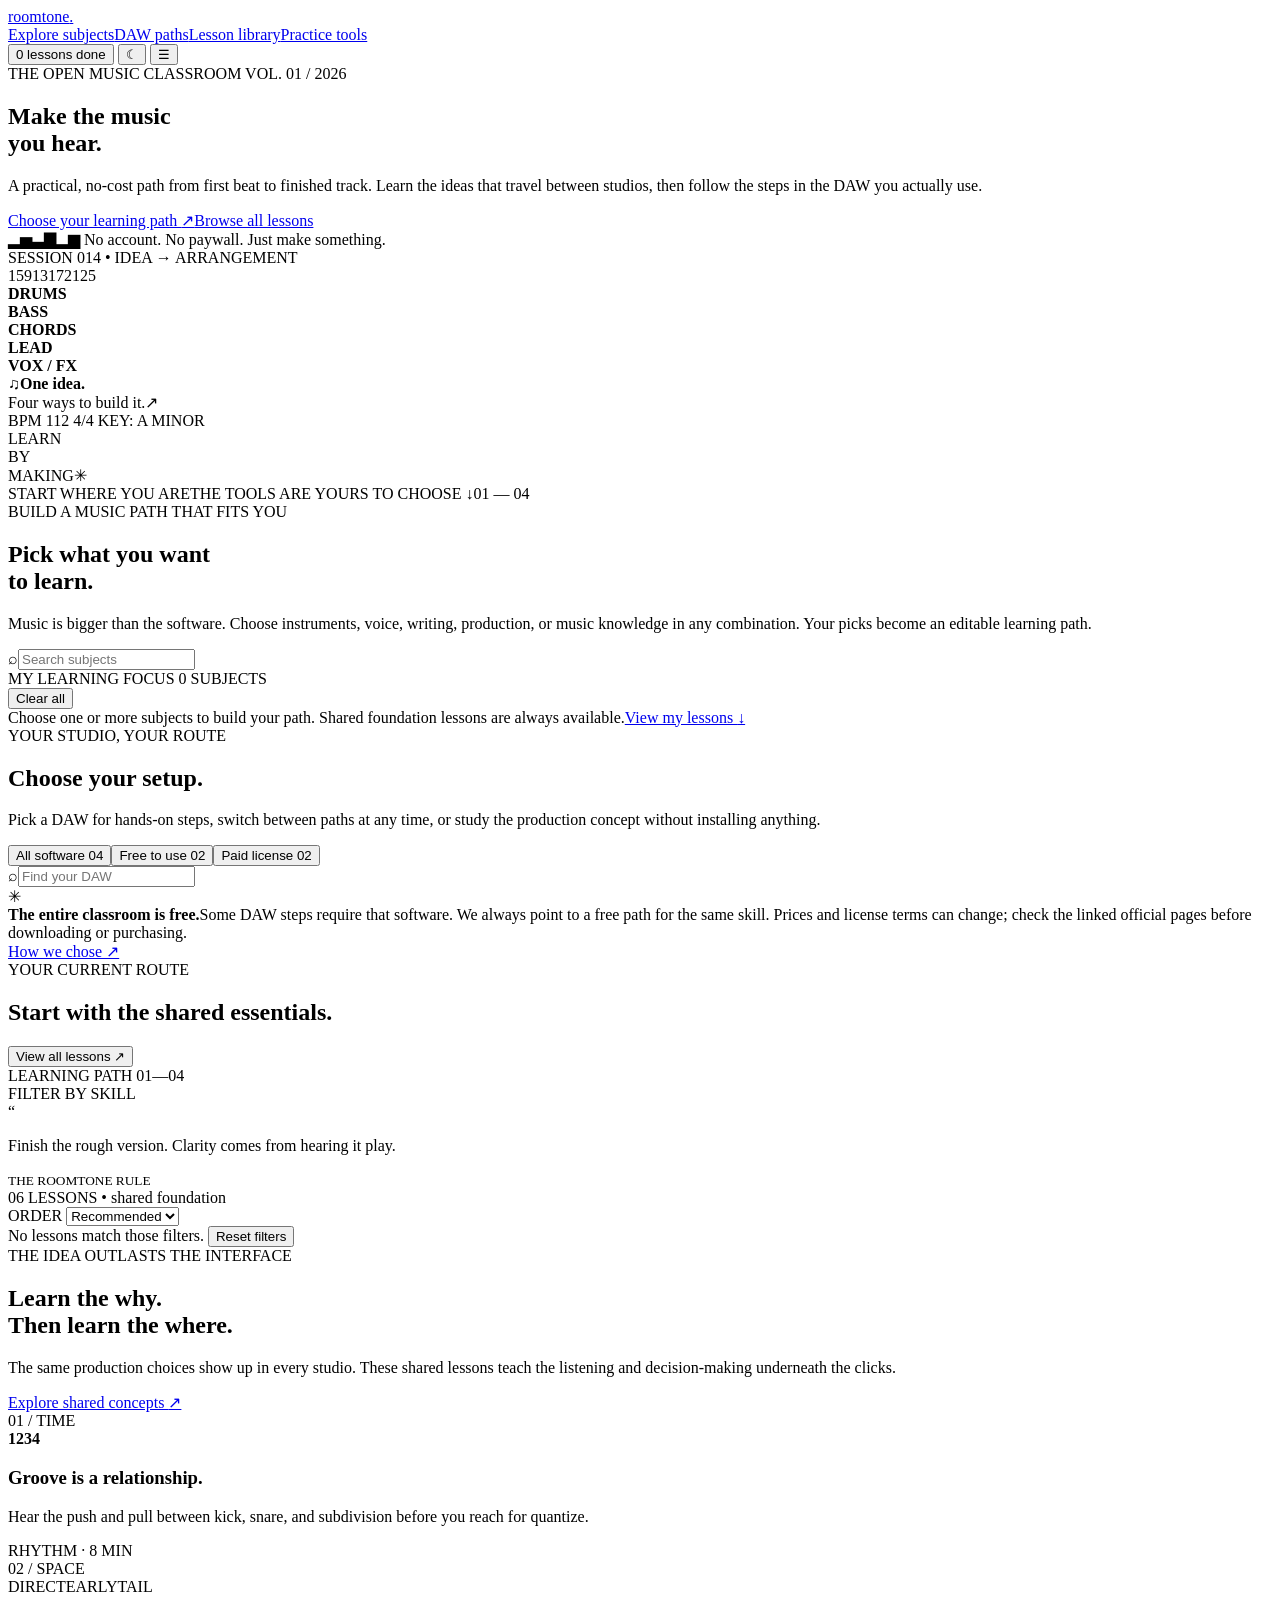
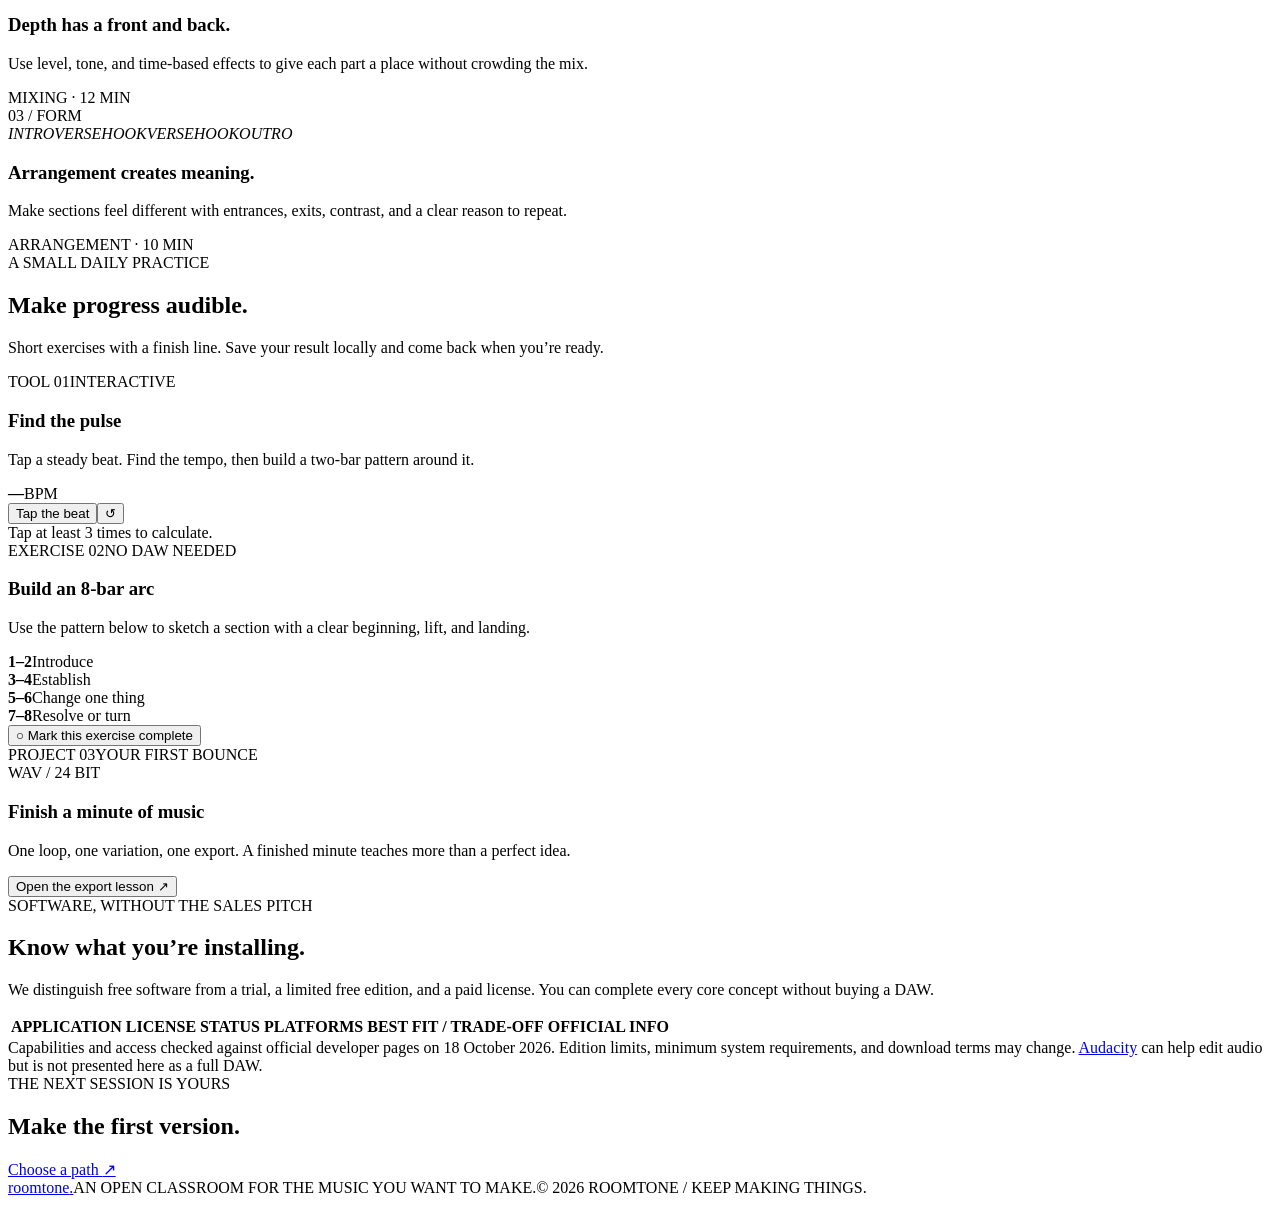
==== index.html @ b0bb48c2 "Upload Roomtone academy site" ====
<!doctype html>
<html lang="en">
  <head>
    <meta charset="UTF-8" />
    <meta name="viewport" content="width=device-width, initial-scale=1.0" />
    <meta name="theme-color" content="#10110f" />
    <meta name="description" content="A practical, free music production academy with DAW-specific learning paths for Ableton Live, FL Studio, LMMS, and Waveform Free." />
    <title>Roomtone — Music Production Academy</title>
    <script>try{const saved=localStorage.getItem("roomtone.theme.v1");document.documentElement.dataset.theme=saved==="dark"||saved==="light"?saved:(window.matchMedia&&window.matchMedia("(prefers-color-scheme: dark)").matches?"dark":"light");}catch(e){document.documentElement.dataset.theme=window.matchMedia&&window.matchMedia("(prefers-color-scheme: dark)").matches?"dark":"light";}</script>
    <link rel="stylesheet" href="styles.css" />
  </head>
  <body>
    <div class="site-shell">
      <header class="topbar">
        <a class="brand" href="#top" aria-label="Roomtone home"><span class="brand-mark"><i></i><i></i><i></i><i></i></span><span>roomtone<span class="brand-dot">.</span></span></a>
        <nav class="top-nav" aria-label="Main navigation">
          <a href="#explore">Explore subjects</a><a href="#paths">DAW paths</a><a href="#library">Lesson library</a><a href="#practice">Practice tools</a>
        </nav>
        <button class="text-button progress-button" id="progress-open" type="button"><span class="status-dot"></span><span id="progress-label">0 lessons done</span></button>
        <button class="theme-toggle" id="theme-toggle" type="button" aria-label="Switch to dark mode" aria-pressed="false" title="Toggle dark mode"><span aria-hidden="true">☾</span></button>
        <button class="mobile-menu" id="mobile-menu" aria-label="Open navigation" aria-expanded="false">☰</button>
      </header>

      <main id="top">
        <section class="hero wrap">
          <div class="hero-copy">
            <div class="eyebrow"><span class="eyebrow-line"></span> THE OPEN MUSIC CLASSROOM <span class="eyebrow-index">VOL. 01 / 2026</span></div>
            <h1>Make the music<br />you <span class="serif-word">hear.</span></h1>
            <p class="hero-deck">A practical, no-cost path from first beat to finished track. Learn the ideas that travel between studios, then follow the steps in the DAW you actually use.</p>
            <div class="hero-actions"><a class="button button-primary" href="#paths">Choose your learning path <span>↗</span></a><a class="button button-quiet" href="#library">Browse all lessons</a></div>
            <div class="hero-footnote"><span class="mini-wave">▂▅▃▇▂▆</span> No account. No paywall. Just make something.</div>
          </div>
          <div class="hero-art" aria-label="Abstract illustration of a music arrangement in a digital audio workstation">
            <div class="art-label art-label-top">SESSION 014 <span>•</span> IDEA → ARRANGEMENT</div>
            <div class="arrangement-window">
              <div class="arrangement-ruler"><span>1</span><span>5</span><span>9</span><span>13</span><span>17</span><span>21</span><span>25</span></div>
              <div class="arrangement-row"><b>DRUMS</b><div class="clip clip-coral"><span></span><span></span><span></span><span></span><span></span><span></span><span></span><span></span></div></div>
              <div class="arrangement-row"><b>BASS</b><div class="clip clip-lime"><span></span><span></span><span></span><span></span></div></div>
              <div class="arrangement-row"><b>CHORDS</b><div class="clip clip-blue"><span></span><span></span><span></span></div></div>
              <div class="arrangement-row"><b>LEAD</b><div class="clip clip-lilac"><span></span><span></span><span></span><span></span></div></div>
              <div class="arrangement-row"><b>VOX / FX</b><div class="clip clip-orange"><span></span><span></span></div></div>
              <div class="playhead"></div>
            </div>
            <div class="art-note"><span class="note-bubble">♫</span><span><strong>One idea.</strong><br />Four ways to build it.</span><span class="note-arrow">↗</span></div>
            <div class="art-label art-label-bottom">BPM 112 <span>4/4</span> KEY: A MINOR</div>
            <div class="hero-stamp">LEARN<br />BY<br />MAKING<span>✳</span></div>
          </div>
          <div class="hero-bottom-line"><span>START WHERE YOU ARE</span><span>THE TOOLS ARE YOURS TO CHOOSE <b>↓</b></span><span>01 — 04</span></div>
        </section>

        <section class="explore-section section-pad" id="explore">
          <div class="wrap">
            <div class="section-heading explore-heading">
              <div><div class="eyebrow"><span class="eyebrow-line"></span> BUILD A MUSIC PATH THAT FITS YOU</div><h2>Pick what you want<br />to <span class="serif-word">learn.</span></h2></div>
              <p>Music is bigger than the software. Choose instruments, voice, writing, production, or music knowledge in any combination. Your picks become an editable learning path.</p>
            </div>
            <div class="explore-controls">
              <div class="discipline-filters" id="discipline-filters" role="group" aria-label="Filter subjects by area"></div>
              <label class="discipline-search"><span>⌕</span><input id="discipline-search" type="search" placeholder="Search subjects" aria-label="Search music subjects" /></label>
            </div>
            <div class="discipline-grid" id="discipline-grid"></div>
            <div class="focus-path">
              <div class="focus-path-heading"><div><span class="eyebrow-line"></span> MY LEARNING FOCUS <span class="focus-count" id="focus-count">0 SUBJECTS</span></div><button class="text-button" id="clear-focus" type="button">Clear all</button></div>
              <div class="focus-items" id="focus-items"></div>
              <div class="focus-path-bottom"><span id="focus-message">Choose one or more subjects to build your path. Shared foundation lessons are always available.</span><a href="#library" class="button button-primary" id="focus-start">View my lessons <span>↓</span></a></div>
            </div>
          </div>
        </section>

        <section class="path-section section-pad" id="paths">
          <div class="wrap">
            <div class="section-heading">
              <div><div class="eyebrow"><span class="eyebrow-line"></span> YOUR STUDIO, YOUR ROUTE</div><h2>Choose your <span class="serif-word">setup.</span></h2></div>
              <p>Pick a DAW for hands-on steps, switch between paths at any time, or study the production concept without installing anything.</p>
            </div>
            <div class="path-toolbar">
              <div class="segmented" role="group" aria-label="Filter software by cost"><button class="segment active" data-filter="all">All software <span>04</span></button><button class="segment" data-filter="free">Free to use <span>02</span></button><button class="segment" data-filter="paid">Paid license <span>02</span></button></div>
              <label class="path-search"><span>⌕</span><input id="daw-search" type="search" placeholder="Find your DAW" aria-label="Find a DAW" /></label>
            </div>
            <div class="daw-grid" id="daw-grid"></div>
            <div class="free-note"><span class="free-note-icon">✳</span><div><strong>The entire classroom is free.</strong><span>Some DAW steps require that software. We always point to a free path for the same skill. Prices and license terms can change; check the linked official pages before downloading or purchasing.</span></div><a href="#software-notes">How we chose ↗</a></div>
            <div id="path-status" class="path-status" aria-live="polite"></div>
          </div>
        </section>

        <section class="studio-section section-pad" id="library">
          <div class="wrap">
            <div class="studio-topline"><div><div class="eyebrow"><span class="eyebrow-line"></span> YOUR CURRENT ROUTE</div><h2 id="route-title">Start with the shared <span class="serif-word">essentials.</span></h2></div><button class="text-button link-button" id="clear-filter">View all lessons <span>↗</span></button></div>
            <div class="studio-layout">
              <aside class="studio-sidebar">
                <div class="sidebar-label">LEARNING PATH <span>01—04</span></div><div class="path-current" id="path-current"></div>
                <div class="sidebar-label sidebar-spaced">FILTER BY SKILL</div><div class="skill-filters" id="skill-filters"></div>
                <div class="sidebar-quote"><span>“</span><p>Finish the rough version. Clarity comes from hearing it play.</p><small>THE ROOMTONE RULE</small></div>
              </aside>
              <div class="lesson-area"><div class="lesson-toolbar"><div><span class="results-count" id="results-count">06 LESSONS</span><span class="result-caption"> • shared foundation</span></div><div class="sort-control">ORDER <select id="lesson-sort" aria-label="Order lessons"><option value="recommended">Recommended</option><option value="beginner">Beginner first</option><option value="shortest">Shortest first</option></select></div></div><div class="lesson-list" id="lesson-list"></div><div class="no-results hidden" id="no-results">No lessons match those filters. <button id="reset-filters">Reset filters</button></div></div>
            </div>
          </div>
        </section>

        <section class="concept-section section-pad" id="concepts"><div class="wrap concept-wrap"><div class="concept-intro"><div class="eyebrow"><span class="eyebrow-line"></span> THE IDEA OUTLASTS THE INTERFACE</div><h2>Learn the <span class="serif-word">why.</span><br />Then learn the where.</h2><p>The same production choices show up in every studio. These shared lessons teach the listening and decision-making underneath the clicks.</p><a href="#library" class="text-link">Explore shared concepts <span>↗</span></a></div><div class="concept-cards"><article class="concept-card"><span class="concept-number">01 / TIME</span><div class="concept-graphic rhythm-graphic"><i></i><i></i><i></i><i></i><i></i><i></i><i></i><i></i><i></i><i></i><i></i><i></i><b>1</b><b>2</b><b>3</b><b>4</b></div><h3>Groove is a relationship.</h3><p>Hear the push and pull between kick, snare, and subdivision before you reach for quantize.</p><span class="concept-tag">RHYTHM · 8 MIN</span></article><article class="concept-card"><span class="concept-number">02 / SPACE</span><div class="concept-graphic depth-graphic"><span>DIRECT</span><span>EARLY</span><span>TAIL</span><i></i><i></i><i></i></div><h3>Depth has a front and back.</h3><p>Use level, tone, and time-based effects to give each part a place without crowding the mix.</p><span class="concept-tag">MIXING · 12 MIN</span></article><article class="concept-card"><span class="concept-number">03 / FORM</span><div class="concept-graphic form-graphic"><i>INTRO</i><i>VERSE</i><i>HOOK</i><i>VERSE</i><i>HOOK</i><i>OUTRO</i></div><h3>Arrangement creates meaning.</h3><p>Make sections feel different with entrances, exits, contrast, and a clear reason to repeat.</p><span class="concept-tag">ARRANGEMENT · 10 MIN</span></article></div></div></section>

        <section class="practice-section section-pad" id="practice"><div class="wrap"><div class="practice-header"><div><div class="eyebrow"><span class="eyebrow-line"></span> A SMALL DAILY PRACTICE</div><h2>Make progress <span class="serif-word">audible.</span></h2></div><p>Short exercises with a finish line. Save your result locally and come back when you’re ready.</p></div><div class="practice-grid"><article class="practice-card metronome-card"><div class="practice-card-top"><span>TOOL 01</span><span class="tool-tag">INTERACTIVE</span></div><h3>Find the pulse</h3><p>Tap a steady beat. Find the tempo, then build a two-bar pattern around it.</p><div class="tempo-display"><strong id="tempo-value">—</strong><span>BPM</span></div><div class="tempo-actions"><button class="button button-small" id="tap-tempo">Tap the beat</button><button class="icon-button" id="reset-tempo" aria-label="Reset tap tempo">↺</button></div><div class="practice-instruction" id="tempo-feedback">Tap at least 3 times to calculate.</div></article><article class="practice-card exercise-card"><div class="practice-card-top"><span>EXERCISE 02</span><span class="tool-tag">NO DAW NEEDED</span></div><h3>Build an 8-bar arc</h3><p>Use the pattern below to sketch a section with a clear beginning, lift, and landing.</p><div class="bar-sequence"><div><b>1–2</b><span>Introduce</span></div><div><b>3–4</b><span>Establish</span></div><div><b>5–6</b><span>Change one thing</span></div><div><b>7–8</b><span>Resolve or turn</span></div></div><button class="check-button" id="arc-done"><span>○</span> Mark this exercise complete</button></article><article class="practice-card export-card"><div class="practice-card-top"><span>PROJECT 03</span><span class="tool-tag">YOUR FIRST BOUNCE</span></div><div class="export-illustration"><div class="export-disc"></div><div class="export-bars"><i></i><i></i><i></i><i></i><i></i><i></i><i></i><i></i><i></i><i></i><i></i></div><span>WAV / 24 BIT</span></div><h3>Finish a minute of music</h3><p>One loop, one variation, one export. A finished minute teaches more than a perfect idea.</p><button class="text-link" id="start-export">Open the export lesson <span>↗</span></button></article></div></div></section>

        <section class="software-section section-pad" id="software-notes"><div class="wrap"><div class="software-heading"><div><div class="eyebrow"><span class="eyebrow-line"></span> SOFTWARE, WITHOUT THE SALES PITCH</div><h2>Know what you’re <span class="serif-word">installing.</span></h2></div><p>We distinguish free software from a trial, a limited free edition, and a paid license. You can complete every core concept without buying a DAW.</p></div><div class="software-table-wrap"><table class="software-table"><thead><tr><th>APPLICATION</th><th>LICENSE STATUS</th><th>PLATFORMS</th><th>BEST FIT / TRADE-OFF</th><th>OFFICIAL INFO</th></tr></thead><tbody id="software-table"></tbody></table></div><div class="sources-note">Capabilities and access checked against official developer pages on 18 October 2026. Edition limits, minimum system requirements, and download terms may change. <a href="https://www.audacityteam.org/" target="_blank" rel="noreferrer">Audacity</a> can help edit audio but is not presented here as a full DAW.</div></div></section>

        <section class="end-cta"><div class="wrap end-cta-inner"><div><div class="eyebrow"><span class="eyebrow-line"></span> THE NEXT SESSION IS YOURS</div><h2>Make the first <span class="serif-word">version.</span></h2></div><a class="button button-primary" href="#paths">Choose a path <span>↗</span></a></div></section>
      </main>
      <footer class="footer"><div class="wrap footer-inner"><a class="brand" href="#top"><span class="brand-mark"><i></i><i></i><i></i><i></i></span><span>roomtone<span class="brand-dot">.</span></span></a><span>AN OPEN CLASSROOM FOR THE MUSIC YOU WANT TO MAKE.</span><span>© 2026 ROOMTONE / KEEP MAKING THINGS.</span></div></footer>
    </div>
    <dialog id="lesson-dialog" class="lesson-dialog"><div class="dialog-head"><span id="dialog-kicker">SHARED FOUNDATION · 12 MIN</span><button class="icon-button" id="dialog-close" aria-label="Close lesson">×</button></div><div class="dialog-content" id="dialog-content"></div></dialog>
    <script src="curriculum.js"></script>
    <script src="curriculum-extra.js"></script>
    <script src="lesson-media.js"></script>
    <script src="app.js"></script>
  </body>
</html>
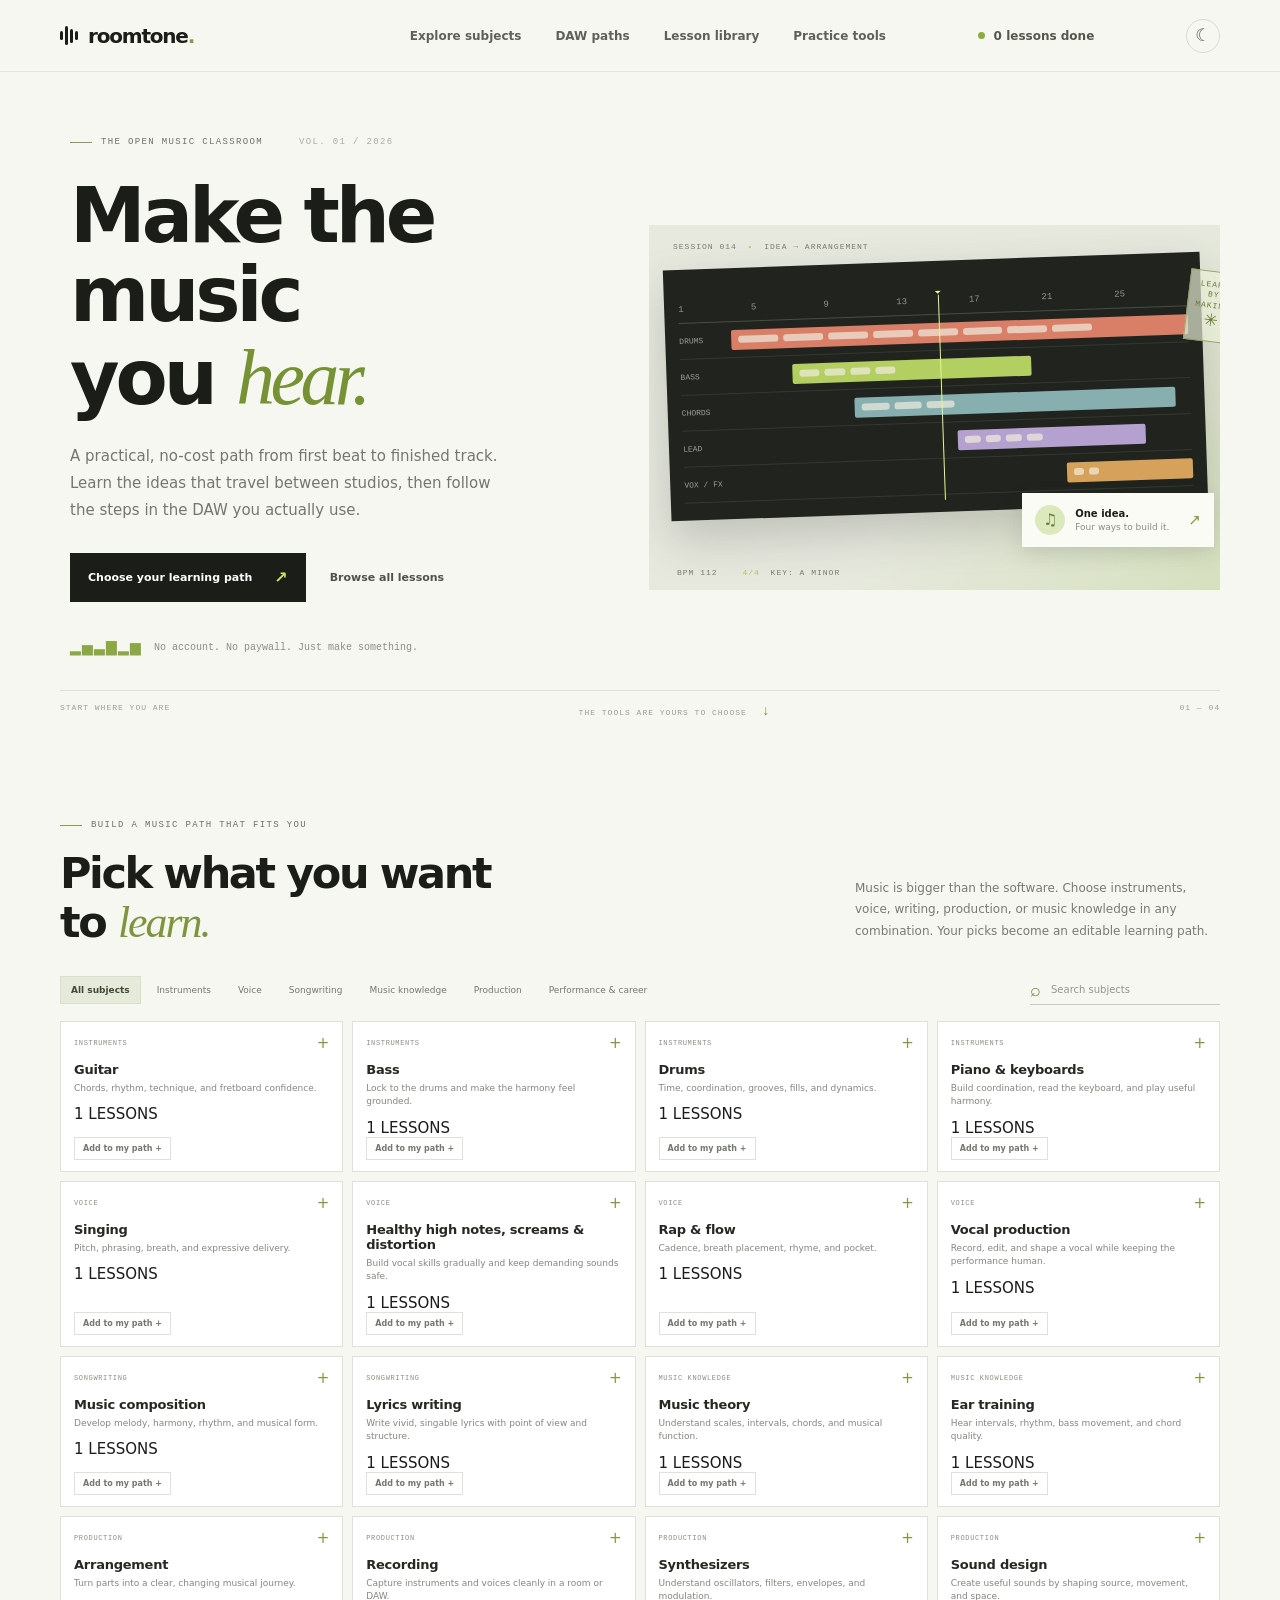
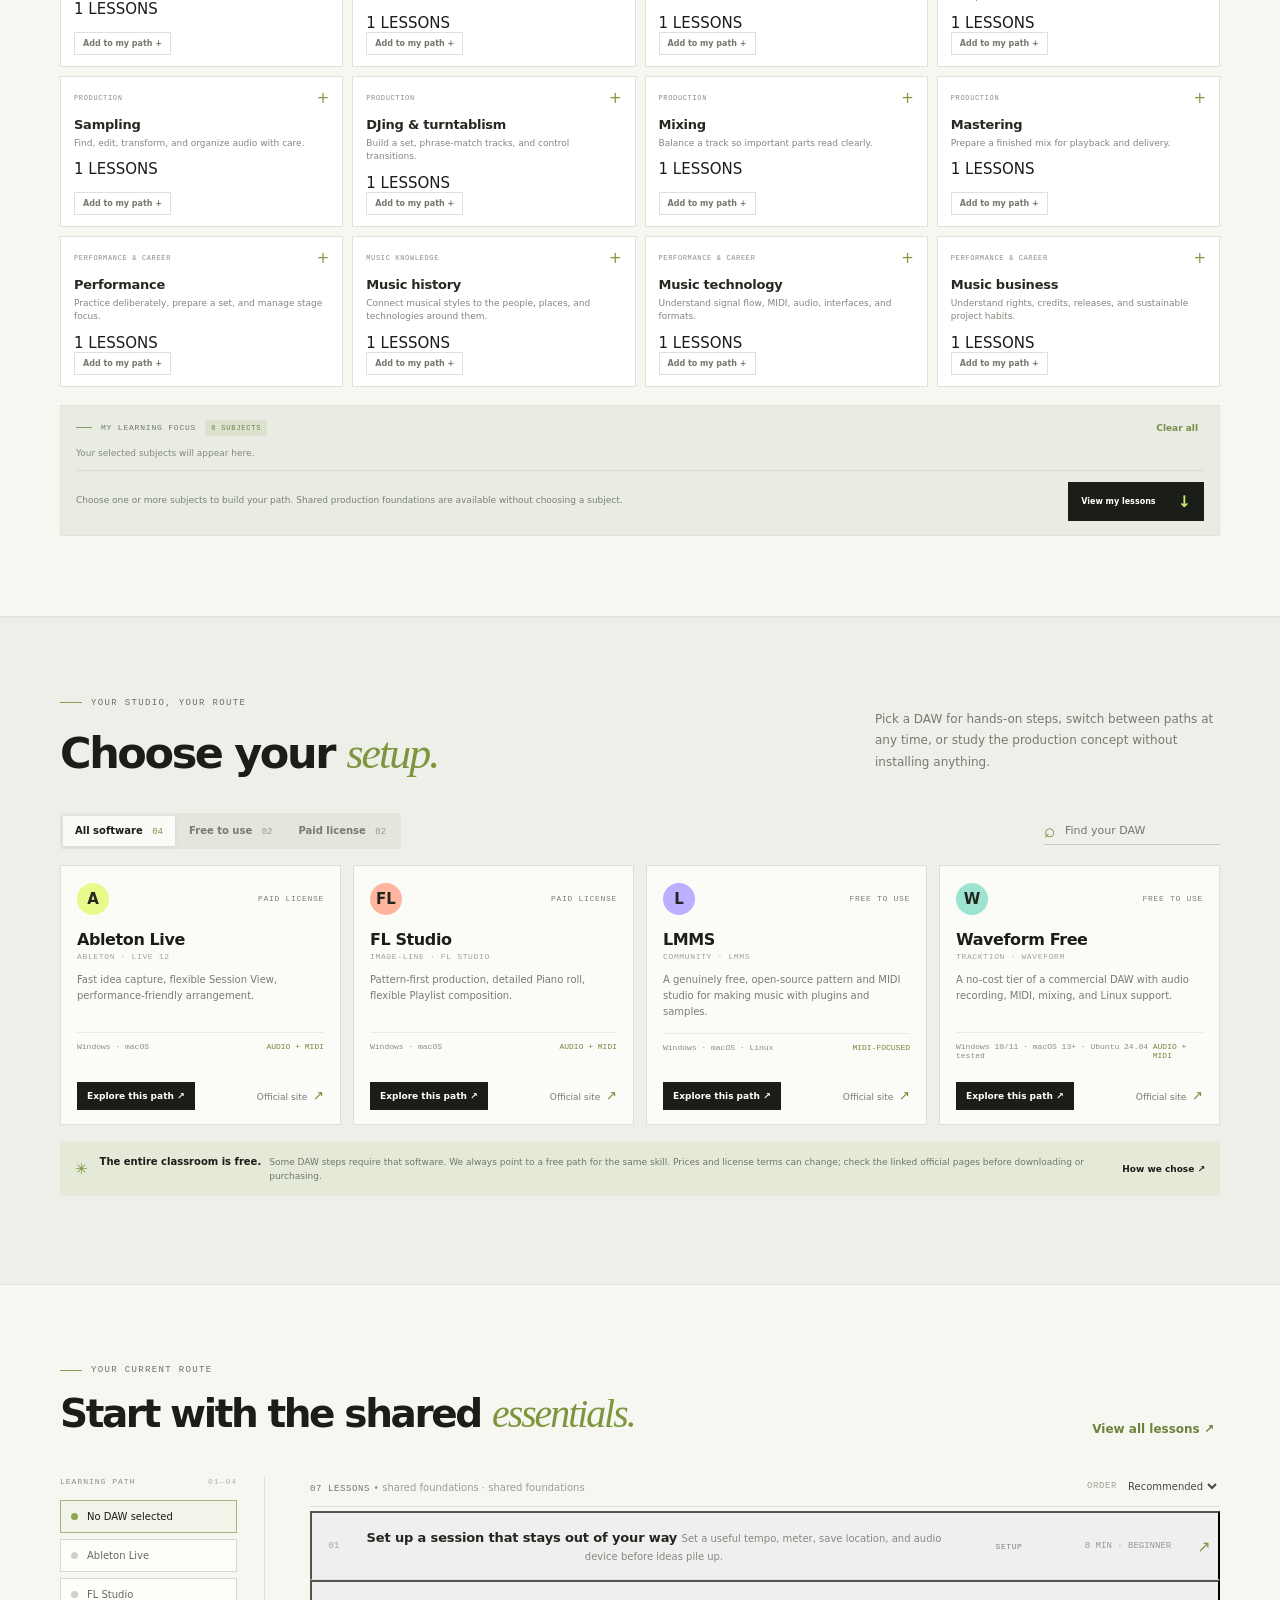
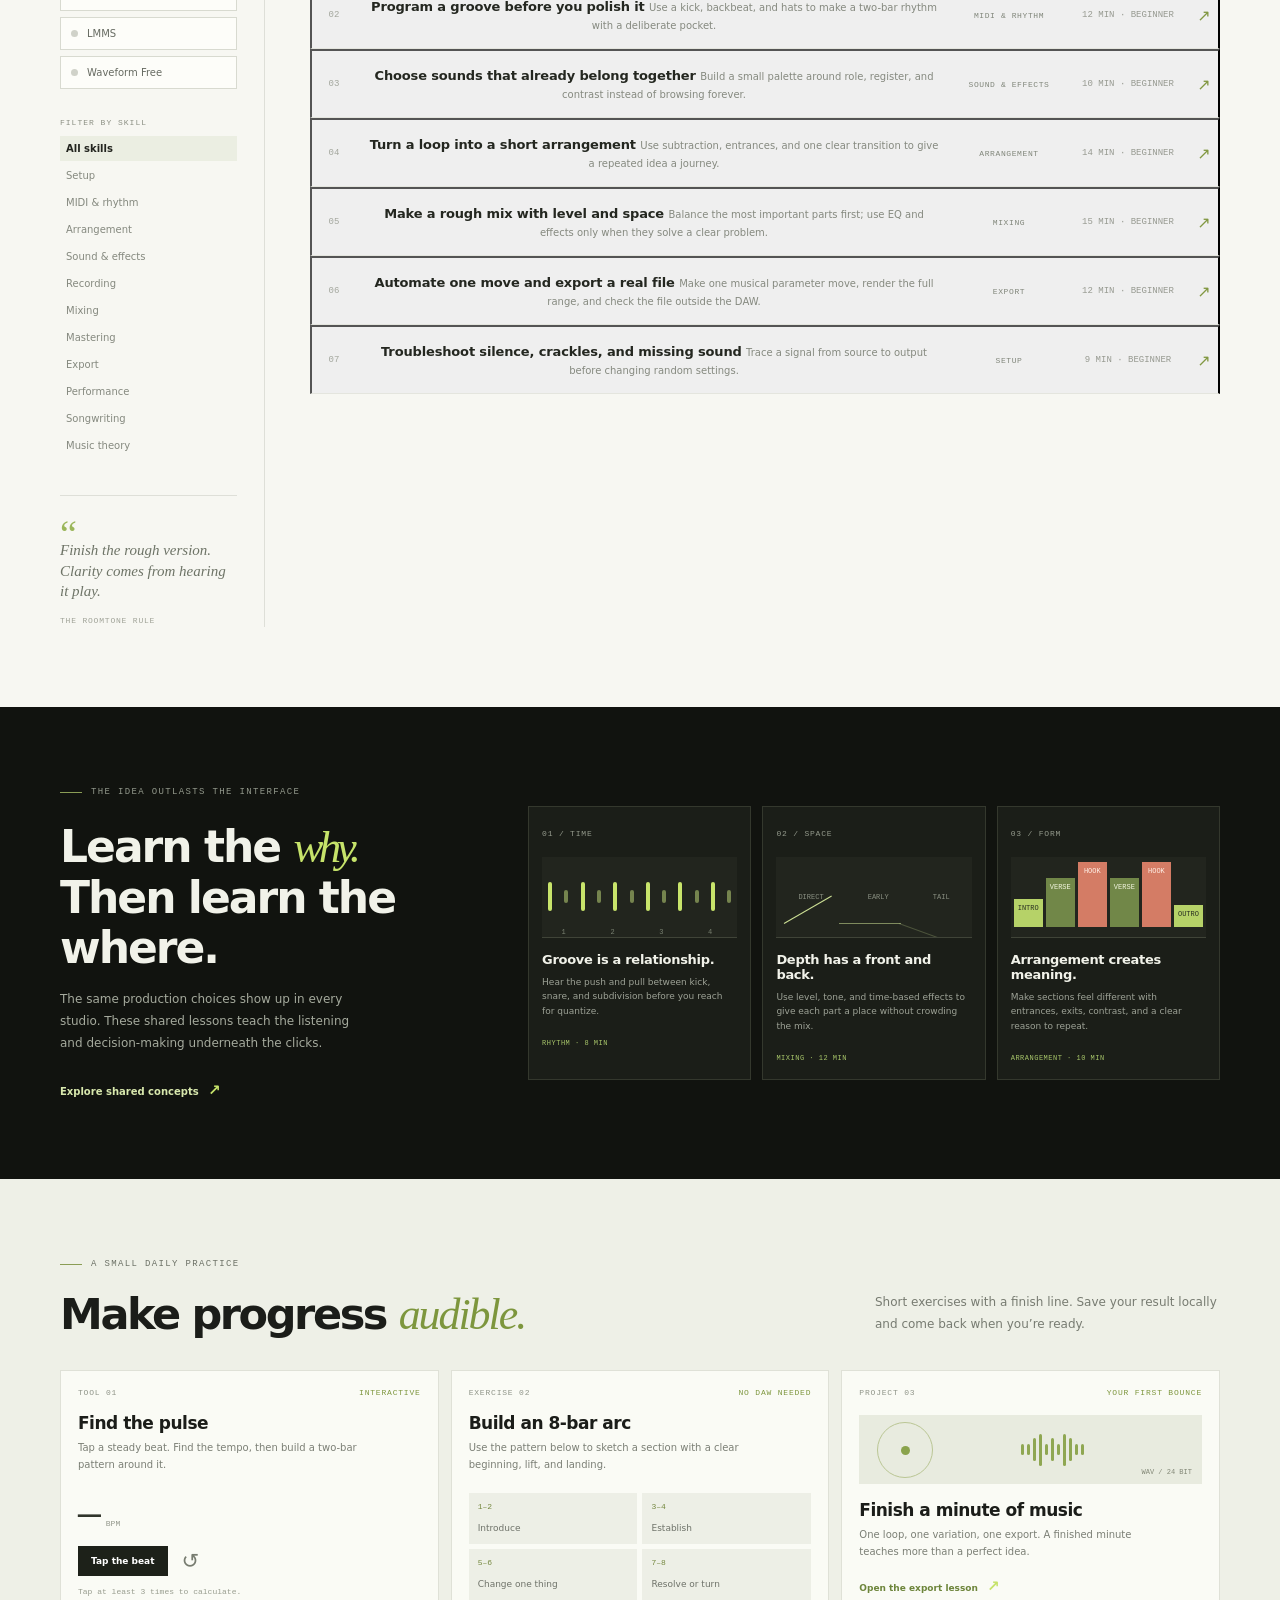
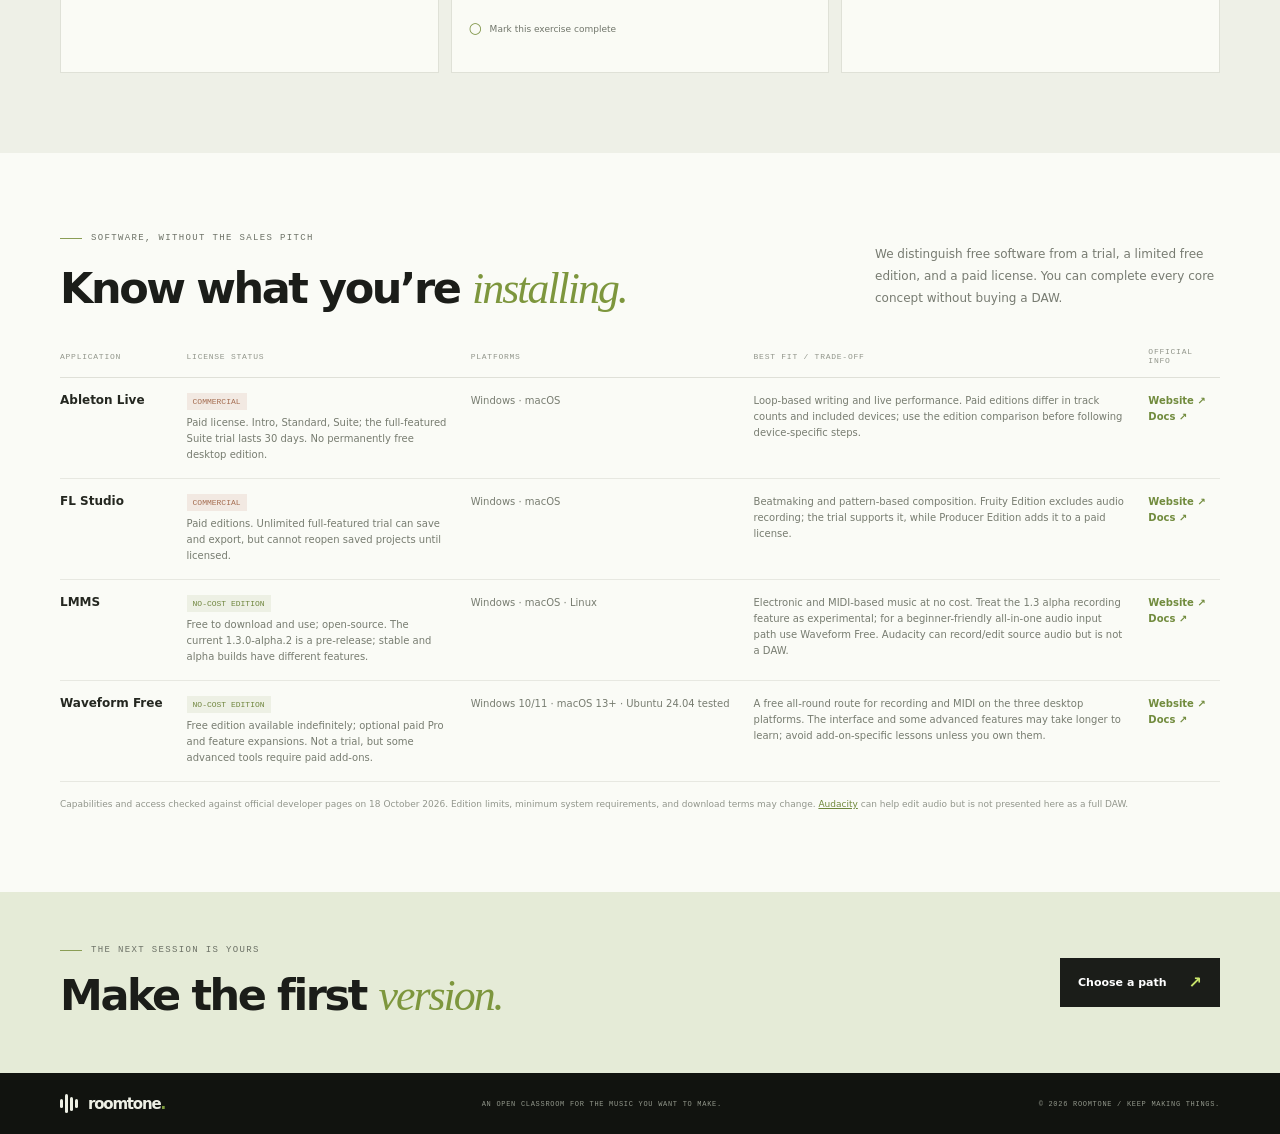
==== commit 38181edc: "Load expanded subject courses and lesson videos" ====
--- a/index.html
+++ b/index.html
@@ -110,7 +110,9 @@
     <dialog id="lesson-dialog" class="lesson-dialog"><div class="dialog-head"><span id="dialog-kicker">SHARED FOUNDATION · 12 MIN</span><button class="icon-button" id="dialog-close" aria-label="Close lesson">×</button></div><div class="dialog-content" id="dialog-content"></div></dialog>
     <script src="curriculum.js"></script>
     <script src="curriculum-extra.js"></script>
+    <script src="curriculum-depth.js"></script>
     <script src="lesson-media.js"></script>
+    <script src="lesson-media-depth.js"></script>
     <script src="app.js"></script>
   </body>
 </html>
--- a/styles.css
+++ b/styles.css
@@ -0,0 +1,113 @@
+:root{--ink:#1b1d19;--muted:#777b72;--paper:#f7f7f2;--white:#fff;--line:#dedfd8;--green:#c8e46b;--dark:#11130f;--dark2:#191b16;--coral:#f28c75;--mono:ui-monospace,SFMono-Regular,Menlo,Monaco,Consolas,"Liberation Mono",monospace;--sans:ui-sans-serif,system-ui,-apple-system,BlinkMacSystemFont,"Segoe UI",sans-serif;--head:ui-sans-serif,system-ui,-apple-system,BlinkMacSystemFont,"Segoe UI",sans-serif}*{box-sizing:border-box}html{scroll-behavior:smooth;scroll-padding-top:82px}body{margin:0;background:var(--paper);color:var(--ink);font-family:var(--sans);font-size:15px;-webkit-font-smoothing:antialiased}button,input,select{font:inherit}button,a{ -webkit-tap-highlight-color:transparent}button{cursor:pointer}a{color:inherit;text-decoration:none}.wrap{width:min(1160px,calc(100% - 64px));margin-inline:auto}.site-shell{overflow:hidden}.topbar{height:72px;padding:0 max(32px,calc((100vw - 1160px)/2));display:flex;align-items:center;justify-content:space-between;border-bottom:1px solid #e5e5df;background:rgba(247,247,242,.94);position:sticky;top:0;z-index:10;backdrop-filter:blur(14px)}.brand{display:inline-flex;align-items:center;gap:10px;font:800 20px var(--head);letter-spacing:-1.2px}.brand-dot{color:#809e40}.brand-mark{height:21px;display:flex;align-items:center;gap:2px}.brand-mark i{display:block;background:var(--ink);width:3px;border-radius:5px}.brand-mark i:nth-child(1),.brand-mark i:nth-child(4){height:9px}.brand-mark i:nth-child(2){height:19px}.brand-mark i:nth-child(3){height:14px}.top-nav{display:flex;gap:34px;margin-left:130px}.top-nav a{font-size:12px;color:#5d6158;font-weight:600;transition:color .2s}.top-nav a:hover,.text-link:hover{color:#73922e}.text-button{background:none;border:0;color:var(--ink);font-size:12px;font-weight:700}.progress-button{display:flex;gap:9px;align-items:center;color:#53584c}.status-dot{width:7px;height:7px;border-radius:50%;background:#8cae39}.mobile-menu{display:none;border:0;background:transparent;font-size:21px}.hero{position:relative;display:grid;grid-template-columns:1fr 1fr;min-height:532px;align-items:center;padding-top:65px;padding-bottom:62px}.hero-copy{padding:0 0 22px 10px;position:relative;z-index:1}.eyebrow{font:500 9px var(--mono);letter-spacing:1.35px;display:flex;align-items:center;gap:9px;color:#6c7166}.eyebrow-line{width:22px;height:1px;background:#8a9d55;display:inline-block}.eyebrow-index{margin-left:27px;color:#aaa}.hero h1,.section-heading h2,.studio-topline h2,.concept-intro h2,.practice-header h2,.software-heading h2,.end-cta h2{font:700 clamp(46px,6vw,76px)/1.04 var(--head);letter-spacing:-4px;margin:29px 0 20px}.serif-word{font:italic 500 1.02em Georgia,serif;letter-spacing:-4.5px}.hero h1 .serif-word{color:#769235}.hero-deck{font-size:15px;line-height:1.8;color:#73776e;max-width:435px;margin:0}.hero-actions{display:flex;align-items:center;gap:23px;margin-top:29px}.button{display:inline-flex;gap:22px;align-items:center;justify-content:center;padding:14px 17px;font-size:11px;font-weight:700;border:1px solid transparent;transition:transform .18s,background .2s}.button:hover{transform:translateY(-2px)}.button-primary{background:var(--ink);color:white}.button-primary span{font-size:16px;color:var(--green)}.button-quiet{padding:12px 0;color:#4e524a}.hero-footnote{display:flex;gap:12px;align-items:center;font:10px var(--mono);color:#8a8e84;margin-top:37px}.mini-wave{font-size:14px;color:#8ba844;letter-spacing:1px}.hero-art{height:365px;position:relative;margin-left:9px;padding:36px 16px 35px 18px;background:#e7e9df;overflow:hidden}.hero-art:before{content:"";position:absolute;inset:0;background:linear-gradient(135deg,transparent 58%,rgba(205,220,174,.68))}.arrangement-window{position:relative;background:#20231e;padding:35px 14px 17px;box-shadow:0 19px 45px #34372f38;transform:rotate(-2deg);z-index:1}.arrangement-ruler{display:grid;grid-template-columns:repeat(7,1fr);border-bottom:1px solid #494d44;padding-bottom:8px;color:#95998e;font:9px var(--mono)}.arrangement-row{height:36px;display:flex;align-items:center;border-bottom:1px solid #343830;gap:10px}.arrangement-row b{font:8px var(--mono);color:#9da195;width:46px}.clip{height:20px;border-radius:2px;display:flex;align-items:center;padding:0 7px;gap:5px;overflow:hidden}.clip span{height:7px;width:9%;border-radius:3px;background:#282e28;opacity:.7}.clip-coral{background:#d97e67;width:97%}.clip-lime{background:#b3ce61;width:47%;margin-left:11%}.clip-blue{background:#87afb0;width:63%;margin-left:23%}.clip-lilac{background:#b4a1cf;width:37%;margin-left:43%}.clip-orange{background:#d6a25b;width:27%;margin-left:65%}.clip-coral span,.clip-lime span,.clip-blue span,.clip-lilac span,.clip-orange span{background:#f1eddf;opacity:.7}.playhead{position:absolute;top:34px;bottom:12px;left:51%;width:1px;background:#e6f593}.playhead:before{content:"";position:absolute;top:-4px;left:-3px;border:3px solid transparent;border-top-color:#e6f593}.art-label{position:absolute;font:8px var(--mono);letter-spacing:1px;color:#777b70}.art-label span{padding:0 5px;color:#a7c95c}.art-label-top{top:17px;left:24px}.art-label-bottom{bottom:13px;left:28px}.art-label-bottom span{margin-left:14px}.art-note{position:absolute;z-index:2;bottom:43px;right:6px;display:flex;align-items:center;gap:10px;background:#fbfbf6;padding:12px 13px;box-shadow:0 7px 20px #52594429;font-size:9px;color:#8a8d83;line-height:1.5}.art-note strong{color:var(--ink);font-size:10px}.note-bubble{height:30px;width:30px;background:#dce9bd;border-radius:50%;display:grid;place-items:center;font-size:16px;color:#6b803b}.note-arrow{font-size:15px;color:#839743;margin-left:9px}.hero-stamp{position:absolute;right:-18px;top:46px;z-index:2;font:8px/1.3 var(--mono);text-align:center;letter-spacing:1px;color:#657c31;border:1px solid #91a765;padding:8px 7px;transform:rotate(7deg);background:#edf2dcaa}.hero-stamp span{font-size:17px;display:block}.hero-bottom-line{position:absolute;bottom:21px;left:0;right:0;border-top:1px solid var(--line);padding-top:12px;display:flex;justify-content:space-between;font:8px var(--mono);letter-spacing:1px;color:#9b9e95}.hero-bottom-line b{font-size:14px;color:#7d933d;margin-left:9px}.section-pad{padding:80px 0}.path-section{background:#eeefe8;border-block:1px solid #e4e5dd}.section-heading,.studio-topline,.practice-header,.software-heading{display:flex;justify-content:space-between;align-items:flex-end}.section-heading h2,.studio-topline h2,.practice-header h2,.software-heading h2,.end-cta h2{font-size:43px;letter-spacing:-2.4px;margin:20px 0 0}.section-heading h2 .serif-word,.studio-topline h2 .serif-word,.practice-header h2 .serif-word,.software-heading h2 .serif-word,.end-cta h2 .serif-word{letter-spacing:-2px;color:#7d963d}.section-heading>p,.practice-header>p,.software-heading>p{max-width:345px;margin:0 0 4px;color:#777b71;font-size:12px;line-height:1.8}.path-toolbar{display:flex;justify-content:space-between;align-items:center;margin:35px 0 16px}.segmented{display:flex;background:#e4e5dd;padding:3px;gap:2px}.segment{border:0;background:transparent;padding:9px 12px;color:#777b71;font-size:10px;font-weight:600}.segment span{font:9px var(--mono);margin-left:6px;color:#999d91}.segment.active{background:#fafbf6;color:var(--ink);box-shadow:0 1px 4px #1a1c1712}.segment.active span{color:#788f42}.path-search{display:flex;align-items:center;border-bottom:1px solid #c9ccc2;width:176px;padding:3px 0;gap:8px;color:#798144}.path-search span{font-size:19px}.path-search input{border:0;background:transparent;outline:none;width:100%;font-size:11px;color:var(--ink)}.daw-grid{display:grid;grid-template-columns:repeat(4,1fr);gap:12px}.daw-card{min-width:0;background:#fbfbf7;border:1px solid #dedfd8;padding:17px 16px 14px;display:flex;flex-direction:column;min-height:260px;position:relative;transition:transform .2s,border-color .2s,box-shadow .2s}.daw-card:hover{transform:translateY(-3px);border-color:#bfc4b3;box-shadow:0 12px 26px #20251a0b}.daw-card.selected{outline:1px solid #90a854;border-color:#90a854}.daw-card-top{display:flex;justify-content:space-between;align-items:center}.daw-mark{width:32px;height:32px;display:grid;place-items:center;font:700 15px var(--head);background:var(--daw-color);color:#23261e;border-radius:50%}.daw-kind{font:8px var(--mono);letter-spacing:.7px;color:#7c8076}.daw-name{font:700 16px var(--head);letter-spacing:-.4px;margin:15px 0 3px}.daw-maker{font:8px var(--mono);letter-spacing:.65px;color:#a0a399}.daw-note{color:#787c72;font-size:10px;line-height:1.6;margin:11px 0 13px;min-height:47px}.daw-meta{border-top:1px solid #ebebe6;padding-top:9px;display:flex;justify-content:space-between;font:8px var(--mono);color:#898d84}.daw-meta span:last-child{color:#758b3c}.daw-actions{display:flex;align-items:center;justify-content:space-between;margin-top:auto;padding-top:12px}.select-path{border:0;background:var(--ink);color:white;padding:9px 10px;font-size:9px;font-weight:600}.select-path:hover{background:#3d4730}.official-link{font-size:9px;color:#777b71}.official-link span{color:#738a3b;font-size:13px;margin-left:3px}.free-note{margin-top:17px;padding:13px 15px;background:#e5e9d7;display:flex;align-items:center;gap:12px}.free-note-icon{font-size:15px;color:#78943b}.free-note>div{display:flex;gap:8px;align-items:baseline;flex:1}.free-note strong{font-size:10px;white-space:nowrap}.free-note span:not(.free-note-icon){font-size:9px;color:#70776a;line-height:1.6}.free-note>a{font-size:9px;font-weight:700;white-space:nowrap}.path-status{min-height:0;font-size:10px;color:#6f813f;padding-top:8px}.studio-section{background:var(--paper)}.studio-topline{align-items:flex-end;margin-bottom:40px}.studio-topline h2{margin-top:16px;font-size:39px}.link-button{color:#6e823b}.studio-layout{display:grid;grid-template-columns:205px 1fr;gap:45px}.studio-sidebar{border-right:1px solid var(--line);padding-right:27px}.sidebar-label{font:8px var(--mono);letter-spacing:1px;color:#8b8f83;display:flex;justify-content:space-between}.sidebar-label span{color:#b0b3aa}.path-current{margin-top:14px}.current-path{width:100%;display:flex;align-items:center;text-align:left;gap:9px;border:1px solid #d8dad0;background:#fdfdf9;padding:10px;margin:0 0 6px;color:#666a61;font-size:10px}.current-path.active{border-color:#a4b57c;color:var(--ink);background:#f1f4e8}.current-dot{height:7px;width:7px;border-radius:50%;background:#d0d2c9}.current-path.active .current-dot{background:#8caa4a}.sidebar-spaced{margin-top:29px}.skill-filters{display:flex;flex-direction:column;gap:2px;margin-top:9px}.skill-filter{border:0;background:none;text-align:left;padding:7px 6px;color:#85897f;font-size:10px}.skill-filter:hover,.skill-filter.active{color:#23251f}.skill-filter.active{font-weight:700;background:#ebeee2}.sidebar-quote{margin-top:37px;border-top:1px solid var(--line);padding-top:16px}.sidebar-quote>span{font:38px Georgia;color:#9bb65a;height:20px;display:block}.sidebar-quote p{font:italic 15px/1.35 Georgia,serif;color:#6e7467;margin:8px 0}.sidebar-quote small{font:8px var(--mono);color:#a0a398;letter-spacing:.8px}.lesson-toolbar{display:flex;align-items:center;justify-content:space-between;border-bottom:1px solid var(--line);padding-bottom:11px;margin-bottom:4px}.results-count,.sort-control{font:9px var(--mono);letter-spacing:.6px;color:#70756a}.result-caption{font-size:10px;color:#9b9e95}.sort-control{display:flex;gap:7px;align-items:center;color:#a0a398}.sort-control select{font:10px var(--sans);border:0;background:transparent;color:#44483f;outline:none}.lesson-row{display:grid;grid-template-columns:40px 1fr 110px 104px 24px;gap:12px;align-items:center;padding:15px 2px;border-bottom:1px solid #e4e5de;transition:background .15s}.lesson-row:hover{background:#f0f1e9}.lesson-index{font:9px var(--mono);color:#a3a69d}.lesson-title{font:600 13px var(--head);letter-spacing:-.15px;color:#242720}.lesson-summary{font-size:10px;color:#85897f;line-height:1.5;margin-top:4px}.lesson-skill{font:8px var(--mono);text-transform:uppercase;letter-spacing:.6px;color:#80867a}.lesson-level{font:9px var(--sans);color:#85897e}.lesson-time{font:9px var(--mono);color:#979a91}.lesson-arrow{color:#829842;font-size:16px}.lesson-done{color:#8ea54d}.no-results{padding:40px 0;color:#777;font-size:12px}.no-results button{border:0;background:none;color:#718c36;text-decoration:underline}.hidden{display:none!important}.concept-section{background:var(--dark);color:#f1f2e9}.concept-wrap{display:grid;grid-template-columns:.85fr 1.5fr;gap:76px;align-items:center}.concept-intro .eyebrow{color:#92988b}.concept-intro h2{font-size:44px;line-height:1.14;letter-spacing:-2px;margin:24px 0 16px}.concept-intro h2 .serif-word{color:#c6e36a}.concept-intro p{color:#a5aa9d;font-size:12px;line-height:1.8;max-width:305px}.text-link{border:0;background:none;color:#d8e8ad;font-size:10px;font-weight:700;padding:0}.text-link span{font-size:15px;margin-left:6px;color:#c6e36a}.concept-intro .text-link{display:inline-block;margin-top:15px}.concept-cards{display:grid;grid-template-columns:repeat(3,1fr);gap:11px}.concept-card{min-height:268px;padding:15px 13px;background:#1b1e18;border:1px solid #34382d;position:relative}.concept-number{font:8px var(--mono);letter-spacing:.8px;color:#949a8c}.concept-graphic{height:81px;margin:17px 0 14px;position:relative;background:#22251e;border-bottom:1px solid #404438;overflow:hidden}.rhythm-graphic{display:flex;align-items:center;justify-content:space-around}.rhythm-graphic i{width:4px;background:#c8e46b;display:block;border-radius:3px}.rhythm-graphic i:nth-of-type(1),.rhythm-graphic i:nth-of-type(3),.rhythm-graphic i:nth-of-type(5),.rhythm-graphic i:nth-of-type(7),.rhythm-graphic i:nth-of-type(9),.rhythm-graphic i:nth-of-type(11){height:29px}.rhythm-graphic i:nth-of-type(2n){height:13px;background:#75844e}.rhythm-graphic b{position:absolute;bottom:1px;font:7px var(--mono);color:#798171}.rhythm-graphic b:nth-last-child(4){left:10%}.rhythm-graphic b:nth-last-child(3){left:35%}.rhythm-graphic b:nth-last-child(2){left:60%}.rhythm-graphic b:last-child{left:85%}.depth-graphic{display:flex;align-items:center;justify-content:space-around}.depth-graphic span{font:7px var(--mono);color:#898f81;z-index:1}.depth-graphic i{position:absolute;bottom:13px;width:32%;height:1px;background:#ccdf94;left:0;transform-origin:left center}.depth-graphic i:nth-of-type(1){left:4%;transform:rotate(-30deg);width:28%}.depth-graphic i:nth-of-type(2){left:32%;transform:rotate(0);width:32%;opacity:.55}.depth-graphic i:nth-of-type(3){left:63%;transform:rotate(20deg);width:29%;opacity:.25}.form-graphic{display:flex;align-items:flex-end;gap:3px;padding:0 3px 10px}.form-graphic i{font:7px var(--mono);font-style:normal;background:#b6d268;color:#293021;display:flex;align-items:flex-start;justify-content:center;padding-top:5px;width:16%;height:28px}.form-graphic i:nth-child(2),.form-graphic i:nth-child(4){height:49px;background:#718748;color:#f2f6df}.form-graphic i:nth-child(3),.form-graphic i:nth-child(5){height:65px;background:#d47c65;color:#fff0e7}.form-graphic i:nth-child(6){height:22px}.concept-card h3{font:600 13px var(--head);margin:0 0 8px;letter-spacing:-.3px}.concept-card p{font-size:9px;line-height:1.6;color:#9da296;margin:0 0 13px}.concept-tag{font:7px var(--mono);letter-spacing:.5px;color:#a8c66a}.practice-section{background:#eef0e7}.practice-header{margin-bottom:31px}.practice-grid{display:grid;grid-template-columns:1fr 1fr 1fr;gap:12px}.practice-card{background:#fafbf5;border:1px solid #dfe1d7;min-height:303px;padding:17px;position:relative}.practice-card-top{display:flex;justify-content:space-between;font:8px var(--mono);letter-spacing:.8px;color:#8f9488}.tool-tag{color:#7d963d}.practice-card h3{font:700 17px var(--head);letter-spacing:-.5px;margin:16px 0 7px}.practice-card>p{font-size:10px;line-height:1.65;color:#7b7f75;margin:0;max-width:310px}.tempo-display{display:flex;align-items:baseline;gap:8px;margin-top:21px}.tempo-display strong{font:500 38px var(--mono);letter-spacing:-3px;color:#30342b}.tempo-display span{font:8px var(--mono);color:#93978c}.tempo-actions{display:flex;gap:8px;align-items:center;margin-top:9px}.button-small{background:#1d2119;color:white;padding:9px 12px;font-size:9px}.icon-button{border:0;background:none;font-size:21px;color:#777c70}.practice-instruction{margin-top:11px;font:8px var(--mono);color:#979c8e}.bar-sequence{display:grid;grid-template-columns:1fr 1fr;gap:5px;margin-top:20px}.bar-sequence div{background:#edefe6;padding:9px}.bar-sequence b{display:block;font:8px var(--mono);color:#74873e;margin-bottom:6px}.bar-sequence span{font-size:9px;color:#6e7269}.check-button{border:0;background:none;padding:0;margin-top:19px;color:#71766b;font-size:9px}.check-button span{font-size:15px;color:#81964a;vertical-align:-1px;margin-right:5px}.check-button.completed{color:#526434}.export-illustration{height:69px;margin:18px 0 0;background:#e8ebdf;position:relative;display:flex;align-items:center;justify-content:center;gap:3px;overflow:hidden}.export-disc{position:absolute;border:1px solid #bac694;width:56px;height:56px;border-radius:50%;left:18px}.export-disc:after{content:"";width:9px;height:9px;border-radius:50%;background:#8aa34c;position:absolute;left:23px;top:23px}.export-bars{display:flex;align-items:center;gap:3px;margin-left:44px}.export-bars i{width:3px;background:#8fa752;height:11px;border-radius:2px}.export-bars i:nth-child(3n){height:23px}.export-bars i:nth-child(4n){height:32px}.export-illustration>span{position:absolute;right:10px;bottom:8px;font:7px var(--mono);color:#828776}.export-card .text-link{margin-top:17px;color:#6d853b;font-size:9px}.software-section{background:#fafbf6}.software-heading{margin-bottom:34px}.software-table-wrap{overflow-x:auto}.software-table{width:100%;border-collapse:collapse;text-align:left;min-width:790px}.software-table th{font:8px var(--mono);letter-spacing:.75px;color:#92968b;padding:0 12px 12px;border-bottom:1px solid #dfe0d8}.software-table th:first-child,.software-table td:first-child{padding-left:0}.software-table td{font-size:10px;color:#777c70;padding:15px 12px;border-bottom:1px solid #e7e8e1;vertical-align:top;line-height:1.6}.software-table td:first-child{font:700 12px var(--head);color:#242720;white-space:nowrap}.software-table td:nth-child(2){min-width:210px}.software-table td:nth-child(3){min-width:125px;white-space:nowrap}.software-table td:nth-child(4){min-width:260px}.software-table a{color:#718b3d;font-weight:700;white-space:nowrap}.license-chip{display:inline-block;padding:4px 6px;background:#edf0e4;font:8px var(--mono);color:#70863e;margin-bottom:5px}.license-chip.paid{background:#f2e9e2;color:#a56e52}.sources-note{font-size:9px;line-height:1.7;color:#92968c;margin-top:15px}.sources-note a{color:#70883b;text-decoration:underline}.end-cta{background:#e5ebd7;padding:53px 0}.end-cta-inner{display:flex;justify-content:space-between;align-items:center}.end-cta h2{margin-top:15px}.end-cta .button{min-width:160px}.footer{background:#11130f;color:#92978b;padding:20px 0}.footer-inner{display:flex;justify-content:space-between;align-items:center}.footer .brand{font-size:15px;color:#eef0e5}.footer .brand-mark i{background:#eef0e5}.footer-inner>span{font:7px var(--mono);letter-spacing:.7px}.lesson-dialog{border:0;padding:0;width:min(680px,calc(100% - 28px));max-height:min(88vh,900px);background:#fafbf6;color:var(--ink);box-shadow:0 30px 100px #080a07aa}.lesson-dialog::backdrop{background:#12140fb8;backdrop-filter:blur(3px)}.dialog-head{position:sticky;top:0;background:#eff1e7;padding:14px 20px;display:flex;justify-content:space-between;align-items:center;border-bottom:1px solid #dfe1d7;z-index:1}.dialog-head>span{font:8px var(--mono);letter-spacing:.9px;color:#747b64}.dialog-content{padding:27px 31px 34px}.dialog-content h2{font:700 29px/1.12 var(--head);letter-spacing:-1.5px;margin:0 0 11px}.dialog-lead{font-size:12px;color:#73786c;line-height:1.7;margin:0 0 23px}.lesson-meta-line{display:flex;gap:8px;margin-bottom:21px}.lesson-meta-line span{font:8px var(--mono);color:#72883f;background:#edf0e4;padding:5px 7px}.dialog-content h3{font:700 13px var(--head);margin:22px 0 9px}.dialog-content p,.dialog-content li{font-size:11px;line-height:1.75;color:#64695e}.dialog-content ol,.dialog-content ul{padding-left:19px}.dialog-content li{padding:0 0 7px}.exercise-box{background:#ebeee2;border-left:2px solid #91a952;padding:11px 13px;margin-top:18px}.exercise-box strong{font:8px var(--mono);color:#70853d;letter-spacing:.5px}.exercise-box p{margin:6px 0 0}.complete-lesson{margin-top:22px;background:#20241c;color:white;border:0;padding:12px 14px;font-size:10px;font-weight:700}.complete-lesson.complete{background:#e5ebd8;color:#617438}.dialog-links{font-size:9px!important}.dialog-links a{color:#718a3b;text-decoration:underline}.mobile-nav-open .top-nav{display:flex}.empty-library{padding:42px 0;color:#83877e;font-size:12px}
+@media(max-width:900px){.top-nav{margin-left:20px;gap:18px}.hero{grid-template-columns:1fr .9fr}.hero h1{font-size:61px}.hero-art{height:315px}.daw-grid{grid-template-columns:repeat(2,1fr)}.concept-wrap{grid-template-columns:1fr;gap:35px}.concept-intro p{max-width:500px}.concept-cards{gap:12px}.lesson-row{grid-template-columns:32px 1fr 92px 80px 18px}.studio-layout{gap:26px}.studio-sidebar{width:185px}.practice-grid{grid-template-columns:1fr 1fr}.export-card{grid-column:span 2;min-height:250px}.export-illustration{float:right;width:42%;height:100px;margin-top:10px}.software-heading{align-items:flex-start}}
+@media(max-width:640px){.wrap{width:calc(100% - 36px)}.topbar{height:60px;padding:0 18px}.top-nav{display:none;position:absolute;top:60px;left:0;right:0;margin:0;padding:18px;background:#f7f7f2;border-bottom:1px solid var(--line);flex-direction:column;gap:17px}.top-nav a{font-size:13px}.mobile-menu{display:block}.progress-button{margin-left:auto;margin-right:16px;font-size:10px}.hero{display:block;min-height:0;padding:50px 0 61px}.hero-copy{padding:0}.eyebrow{font-size:8px}.eyebrow-index{margin-left:auto}.hero h1{font-size:59px;letter-spacing:-3px;margin:24px 0 14px}.hero-deck{font-size:13px;max-width:450px}.hero-actions{gap:17px;margin-top:22px}.button{padding:13px 12px;gap:12px;font-size:10px}.hero-footnote{margin-top:23px}.hero-art{height:270px;margin:35px 6px 8px 0;padding:35px 12px}.arrangement-window{padding:29px 9px 12px}.arrangement-row{height:31px;gap:6px}.arrangement-row b{width:38px;font-size:7px}.clip{height:17px}.art-label-top{top:14px}.art-note{bottom:25px;right:0}.hero-stamp{right:-9px;top:25px}.hero-bottom-line{bottom:14px;font-size:7px}.hero-bottom-line span:nth-child(2){display:none}.section-pad{padding:57px 0}.section-heading,.practice-header,.software-heading{display:block}.section-heading h2,.studio-topline h2,.practice-header h2,.software-heading h2,.end-cta h2{font-size:36px;letter-spacing:-2px}.section-heading>p,.practice-header>p,.software-heading>p{margin-top:13px;font-size:11px}.path-toolbar{align-items:flex-start;gap:14px;flex-direction:column;margin:25px 0 14px}.segment{padding:9px 9px;font-size:9px}.path-search{width:100%}.daw-grid{grid-template-columns:1fr 1fr;gap:8px}.daw-card{padding:13px 11px;min-height:263px}.daw-name{font-size:14px}.daw-note{font-size:9px;min-height:57px}.daw-kind{font-size:7px}.daw-meta{font-size:7px;gap:5px}.daw-meta span:first-child{max-width:100px}.daw-actions{align-items:flex-start;gap:7px;flex-direction:column}.select-path{width:100%;padding:9px 5px}.free-note{align-items:flex-start;padding:12px 10px}.free-note>div{display:block}.free-note strong{display:block;margin-bottom:4px}.free-note>a{font-size:8px}.studio-topline{align-items:flex-start;margin-bottom:25px}.studio-topline .link-button{font-size:9px;margin-top:10px;white-space:nowrap}.studio-topline h2{font-size:30px}.studio-layout{display:block}.studio-sidebar{border:0;padding:0;width:100%;margin-bottom:18px}.path-current{display:flex;overflow-x:auto;gap:5px;margin-top:8px}.current-path{white-space:nowrap;width:auto;min-width:max-content;margin:0;padding:8px}.sidebar-spaced,.sidebar-quote{display:none}.skill-filters{flex-direction:row;overflow:auto;margin-top:9px;padding-bottom:4px}.skill-filter{white-space:nowrap;padding:7px 9px}.lesson-toolbar{margin-top:11px}.lesson-row{grid-template-columns:25px 1fr 18px;gap:7px;padding:13px 0}.lesson-row .lesson-skill,.lesson-row .lesson-level{display:none}.lesson-title{font-size:12px}.lesson-summary{font-size:9px}.lesson-time{grid-column:2;grid-row:2;display:inline-block;margin-top:-6px;font-size:8px}.lesson-arrow{grid-column:3;grid-row:1/3}.concept-intro h2{font-size:39px}.concept-cards{grid-template-columns:1fr}.concept-card{min-height:0;padding:16px}.concept-graphic{height:70px;margin:13px 0}.concept-card p{font-size:10px}.practice-grid{grid-template-columns:1fr}.export-card{grid-column:auto}.export-illustration{float:none;width:100%;height:75px;margin-top:14px}.practice-card{min-height:270px}.software-heading{margin-bottom:24px}.end-cta{padding:37px 0}.end-cta-inner{align-items:flex-start;gap:18px;flex-direction:column}.footer-inner{display:grid;grid-template-columns:1fr auto;gap:12px}.footer-inner>span:nth-child(2){grid-column:1/-1;grid-row:2}.footer-inner>span{font-size:6px}.dialog-content{padding:22px 19px 27px}.dialog-content h2{font-size:25px}.dialog-content p,.dialog-content li{font-size:10px}}
+@media(prefers-reduced-motion:reduce){*,*::before,*::after{scroll-behavior:auto!important;transition:none!important;animation:none!important}}
+.workflow-diagram{display:flex;align-items:center;gap:5px;padding:13px 9px;margin:18px 0 22px;background:#20231e;overflow-x:auto}.workflow-node{min-height:44px;min-width:100px;flex:1;background:#2d3228;padding:7px 8px;display:flex;flex-direction:column;justify-content:space-between}.workflow-node span{font:7px var(--mono);color:#aec66e}.workflow-node b{font:600 8px var(--sans);color:#eef1e7;line-height:1.35}.workflow-arrow{font:14px var(--mono);color:#c8e46b}
+.theme-toggle{width:34px;height:34px;border:1px solid #d8dbce;border-radius:50%;background:transparent;color:#52594a;display:grid;place-items:center;font-size:17px;line-height:1;transition:background .2s,color .2s,border-color .2s}.theme-toggle:hover{background:#e9ecdf;border-color:#aeb997}.theme-toggle:focus-visible,.mobile-menu:focus-visible,.button:focus-visible{outline:2px solid #819846;outline-offset:3px}
+html[data-theme="dark"]{color-scheme:dark;--ink:#e9ece2;--muted:#a6ab9e;--paper:#11130f;--white:#191c17;--line:#33372e;--green:#c8e46b}
+html[data-theme="dark"] body{background:#11130f;color:#e9ece2}
+html[data-theme="dark"] .topbar{background:rgba(17,19,15,.95);border-color:#30342b}
+html[data-theme="dark"] .brand-mark i{background:#e9ece2}
+html[data-theme="dark"] .top-nav a,html[data-theme="dark"] .progress-button,html[data-theme="dark"] .text-button{color:#c5c9bd}
+html[data-theme="dark"] .theme-toggle{border-color:#444a3d;background:#20241d;color:#d8e8ad}
+html[data-theme="dark"] .theme-toggle:hover{background:#2b3024}
+html[data-theme="dark"] .button-primary,html[data-theme="dark"] .select-path{background:#c8e46b;color:#171a13}
+html[data-theme="dark"] .button-primary span{color:#253018}
+html[data-theme="dark"] .button-quiet{color:#d0d5c8}
+html[data-theme="dark"] .hero h1 .serif-word,html[data-theme="dark"] .section-heading h2 .serif-word,html[data-theme="dark"] .studio-topline h2 .serif-word,html[data-theme="dark"] .practice-header h2 .serif-word,html[data-theme="dark"] .software-heading h2 .serif-word{color:#c8e46b}
+html[data-theme="dark"] .path-section,html[data-theme="dark"] .practice-section{background:#181b16;border-color:#292d25}
+html[data-theme="dark"] .studio-section,html[data-theme="dark"] .software-section{background:#11130f}
+html[data-theme="dark"] .hero-art{background:#22271f}
+html[data-theme="dark"] .art-note{background:#252a21;color:#afb5a7;box-shadow:0 7px 20px #0008}
+html[data-theme="dark"] .art-note strong{color:#f0f2e9}
+html[data-theme="dark"] .arrangement-window{box-shadow:0 19px 45px #0008}
+html[data-theme="dark"] .art-label{color:#a5ab9b}
+html[data-theme="dark"] .hero-stamp{background:#22291c;color:#c5df87;border-color:#70834b}
+html[data-theme="dark"] .hero-bottom-line{border-color:#30342b;color:#8f9588}
+html[data-theme="dark"] .segment{color:#a7ac9e}
+html[data-theme="dark"] .segmented{background:#22261f}
+html[data-theme="dark"] .segment.active{background:#34392d;color:#f0f2e9;box-shadow:none}
+html[data-theme="dark"] .path-search{border-color:#4b5144}
+html[data-theme="dark"] .path-search input{color:#eef0e8}
+html[data-theme="dark"] .path-search input::placeholder{color:#858b7d}
+html[data-theme="dark"] .daw-card,html[data-theme="dark"] .practice-card{background:#1b1e18;border-color:#34382f}
+html[data-theme="dark"] .daw-card:hover{border-color:#596346;box-shadow:0 12px 26px #0003}
+html[data-theme="dark"] .daw-name,html[data-theme="dark"] .practice-card h3,html[data-theme="dark"] .lesson-title,html[data-theme="dark"] .software-table td:first-child{color:#edf0e6}
+html[data-theme="dark"] .daw-note,html[data-theme="dark"] .practice-card>p,html[data-theme="dark"] .lesson-summary,html[data-theme="dark"] .section-heading>p,html[data-theme="dark"] .practice-header>p,html[data-theme="dark"] .software-heading>p{color:#a5aa9c}
+html[data-theme="dark"] .daw-meta{border-color:#30342b;color:#9ba191}
+html[data-theme="dark"] .daw-actions{color:#c1c7b7}
+html[data-theme="dark"] .official-link{color:#bbc1b1}
+html[data-theme="dark"] .free-note{background:#252b1e}
+html[data-theme="dark"] .free-note strong{color:#e8ebdf}
+html[data-theme="dark"] .free-note span:not(.free-note-icon){color:#b3baa6}
+html[data-theme="dark"] .studio-sidebar{border-color:#33372e}
+html[data-theme="dark"] .current-path{background:#191c17;border-color:#353a30;color:#aeb4a5}
+html[data-theme="dark"] .current-path.active,html[data-theme="dark"] .skill-filter.active{background:#292f21;border-color:#697b48;color:#f0f2e9}
+html[data-theme="dark"] .skill-filter{color:#a2a899}
+html[data-theme="dark"] .lesson-row{border-color:#30342b}
+html[data-theme="dark"] .lesson-row:hover{background:#1b1e18}
+html[data-theme="dark"] .lesson-toolbar{border-color:#33372e}
+html[data-theme="dark"] .sort-control select{color:#d9ddd1}
+html[data-theme="dark"] .sort-control select,html[data-theme="dark"] .sort-control select option{background:#171a15}
+html[data-theme="dark"] .bar-sequence div,html[data-theme="dark"] .export-illustration{background:#252a21}
+html[data-theme="dark"] .bar-sequence span,html[data-theme="dark"] .practice-instruction,html[data-theme="dark"] .check-button{color:#aeb4a4}
+html[data-theme="dark"] .tempo-display strong{color:#eff1e9}
+html[data-theme="dark"] .software-table th,html[data-theme="dark"] .software-table td{border-color:#30342b}
+html[data-theme="dark"] .software-table td{color:#b0b6a8}
+html[data-theme="dark"] .license-chip{background:#2a3022;color:#c2d78d}
+html[data-theme="dark"] .license-chip.paid{background:#35271f;color:#e7aa89}
+html[data-theme="dark"] .sources-note{color:#9fa597}
+html[data-theme="dark"] .end-cta{background:#252c1d}
+html[data-theme="dark"] .lesson-dialog{background:#171a15;color:#e9ece2}
+html[data-theme="dark"] .dialog-head{background:#22271d;border-color:#363b30}
+html[data-theme="dark"] .dialog-content p,html[data-theme="dark"] .dialog-content li{color:#b8bdae}
+html[data-theme="dark"] .exercise-box{background:#252c1d}
+html[data-theme="dark"] .complete-lesson.complete{background:#2b3420;color:#d7e9ad}
+html[data-theme="dark"] .mobile-menu{color:#e9ece2}
+@media(max-width:640px){html[data-theme="dark"] .top-nav{background:#11130f;border-color:#30342b}}
+@media(prefers-reduced-motion:reduce){.theme-toggle{transition:none}}
+.explore-section{background:#f7f7f2;border-bottom:1px solid #e2e4dc}.explore-heading{align-items:flex-end}.explore-heading h2{line-height:1.08}.explore-heading>p{max-width:365px}.explore-controls{display:flex;justify-content:space-between;align-items:center;gap:18px;margin:28px 0 16px}.discipline-filters{display:flex;gap:5px;flex-wrap:wrap}.discipline-filter{border:1px solid transparent;background:transparent;color:#74796e;padding:8px 10px;font-size:9px}.discipline-filter:hover{color:#252820}.discipline-filter.active{background:#e6eadb;border-color:#d9dfcc;color:#424b32;font-weight:700}.discipline-search{display:flex;align-items:center;gap:8px;width:190px;border-bottom:1px solid #c9ccc2;padding:4px 0;color:#798144;flex:0 0 auto}.discipline-search>span{font-size:18px}.discipline-search input{width:100%;border:0;outline:0;background:transparent;color:#20231e;font-size:10px}.discipline-search input::placeholder{color:#92968b}.discipline-grid{display:grid;grid-template-columns:repeat(4,minmax(0,1fr));gap:9px}.discipline-card{min-height:151px;padding:12px 13px 11px;background:#fff;border:1px solid #e0e2da;display:flex;flex-direction:column;transition:transform .16s,border-color .16s,background .16s}.discipline-card:hover{transform:translateY(-2px);border-color:#bfc8ac}.discipline-card.chosen{background:#f1f4e8;border-color:#aebb88}.discipline-card-top{display:flex;align-items:center;justify-content:space-between}.discipline-group{font:7px var(--mono);letter-spacing:.65px;text-transform:uppercase;color:#8a8f82}.discipline-check{font-size:15px;color:#829842}.discipline-card h3{font:700 13px var(--head);letter-spacing:-.25px;margin:10px 0 5px;color:#262921}.discipline-card p{font-size:9px;line-height:1.5;color:#83877d;margin:0 0 10px}.topic-add{align-self:flex-start;margin-top:auto;padding:6px 8px;border:1px solid #e0e2d8;background:transparent;color:#73796d;font-size:8px;font-weight:600}.topic-add:hover{border-color:#9eae7b;color:#536c2e}.topic-add.added{background:#e4ead5;border-color:#cbd7b2;color:#526b2d}.focus-path{margin-top:18px;padding:14px 15px;background:#e9ece2;border:1px solid #e0e3d7}.focus-path-heading,.focus-path-heading>div,.focus-path-bottom{display:flex;align-items:center;justify-content:space-between}.focus-path-heading>div{justify-content:flex-start;gap:9px;font:8px var(--mono);letter-spacing:.8px;color:#73796a}.focus-path-heading .eyebrow-line{width:16px}.focus-count{padding:4px 6px;background:#dce2cf;color:#6d813d;font-size:7px}.focus-path-heading>.text-button{font-size:9px;color:#788d48}.focus-items{display:flex;gap:6px;overflow-x:auto;padding:12px 0}.focus-item{display:flex;align-items:center;gap:8px;min-width:max-content;padding:7px 7px 7px 9px;background:#f8f9f4;border:1px solid #dfe2d7}.focus-order{font:8px var(--mono);color:#88965d}.focus-item strong{font-size:9px;font-weight:600;color:#3a3e33}.focus-item-actions{display:flex;gap:1px;margin-left:5px}.focus-shift,.focus-remove{width:22px;height:22px;border:0;background:transparent;color:#707761;font-size:13px}.focus-shift:hover:not(:disabled),.focus-remove:hover{background:#e6eadc;color:#4e672c}.focus-shift:disabled{opacity:.35;cursor:default}.focus-empty{font-size:9px;color:#858b7d}.focus-path-bottom{border-top:1px solid #d9ddcf;padding-top:11px;gap:15px}.focus-path-bottom>span{font-size:9px;line-height:1.5;color:#7b8173}.focus-path-bottom .button{padding:9px 12px;font-size:8px;white-space:nowrap}
+html[data-theme="dark"] .explore-section{background:#11130f;border-color:#30342b}
+html[data-theme="dark"] .discipline-filter{color:#a2a899}
+html[data-theme="dark"] .discipline-filter:hover{color:#eef0e8}
+html[data-theme="dark"] .discipline-filter.active{background:#292f21;border-color:#414b33;color:#e7ecd9}
+html[data-theme="dark"] .discipline-search{border-color:#4b5144}
+html[data-theme="dark"] .discipline-search input{color:#eef0e8}
+html[data-theme="dark"] .discipline-search input::placeholder{color:#858b7d}
+html[data-theme="dark"] .discipline-card{background:#1b1e18;border-color:#34382f}
+html[data-theme="dark"] .discipline-card.chosen{background:#252b1e;border-color:#697b48}
+html[data-theme="dark"] .discipline-card h3{color:#edf0e6}
+html[data-theme="dark"] .discipline-card p{color:#a5aa9c}
+html[data-theme="dark"] .topic-add{border-color:#41463b;color:#bbc1b2}
+html[data-theme="dark"] .topic-add.added{background:#303a22;border-color:#5b6d3c;color:#d8e8ad}
+html[data-theme="dark"] .focus-path{background:#1b1f17;border-color:#33382b}
+html[data-theme="dark"] .focus-path-heading>div{color:#b3b9a7}
+html[data-theme="dark"] .focus-count{background:#303824;color:#c1d690}
+html[data-theme="dark"] .focus-item{background:#252a21;border-color:#3a4033}
+html[data-theme="dark"] .focus-item strong{color:#e6e9df}
+html[data-theme="dark"] .focus-shift,html[data-theme="dark"] .focus-remove{color:#bbc2af}
+html[data-theme="dark"] .focus-shift:hover:not(:disabled),html[data-theme="dark"] .focus-remove:hover{background:#343d27;color:#e5f0ce}
+html[data-theme="dark"] .focus-empty,html[data-theme="dark"] .focus-path-bottom>span{color:#a7ad9c}
+html[data-theme="dark"] .focus-path-bottom{border-color:#353a2d}
+@media(max-width:900px){.discipline-grid{grid-template-columns:repeat(3,minmax(0,1fr))}}
+@media(max-width:640px){.explore-heading{display:block}.explore-controls{align-items:stretch;flex-direction:column;gap:12px;margin-top:20px}.discipline-filters{overflow-x:auto;flex-wrap:nowrap;padding-bottom:4px}.discipline-filter{white-space:nowrap}.discipline-search{width:100%}.discipline-grid{grid-template-columns:repeat(2,minmax(0,1fr));gap:7px}.discipline-card{min-height:164px;padding:10px}.discipline-card h3{font-size:12px}.discipline-card p{font-size:8px}.focus-path{padding:12px 10px}.focus-path-bottom{align-items:flex-start;flex-direction:column;gap:10px}.focus-path-bottom .button{align-self:flex-end}.focus-path-heading>div{gap:6px;font-size:7px}.focus-path-heading>.text-button{font-size:8px}}
+.lesson-video{margin:18px 0 24px;padding:12px;background:#f0f2e9;border:1px solid #e0e4d5}
+.lesson-video-heading{display:flex;align-items:flex-end;justify-content:space-between;gap:14px;margin-bottom:10px}
+.lesson-video-heading h3{margin:4px 0!important;font-size:12px!important}
+.lesson-video-heading p{margin:0;font-size:9px!important;color:#7a8072!important}
+.lesson-video-heading>a{font-size:9px;color:#718a3b;white-space:nowrap;text-decoration:underline}
+.video-eyebrow{font:8px var(--mono);letter-spacing:.8px;color:#748744}
+.watch-youtube-button{min-height:54px;padding:13px 16px;display:flex;align-items:center;justify-content:center;gap:12px;background:#526b3d;color:#fff;font-size:12px;font-weight:750;letter-spacing:.1px;transition:background .18s,transform .18s}
+.watch-youtube-button:hover{background:#415631;transform:translateY(-1px)}
+.youtube-play-mark{font-size:14px}
+.youtube-open-mark{margin-left:auto;font-size:16px}
+.studio-note{margin:20px 0;padding:12px 14px;background:#e6eadb;border-left:2px solid #8ea64d}
+.studio-note strong{font:8px var(--mono);letter-spacing:.6px;color:#657c34}
+.studio-note p{margin:5px 0 0}
+html[data-theme="dark"] .lesson-video{background:#20251b;border-color:#373d2e}
+html[data-theme="dark"] .lesson-video-heading p{color:#a8af9b!important}
+html[data-theme="dark"] .lesson-video-heading>a{color:#c0d78c}
+html[data-theme="dark"] .video-eyebrow{color:#b4c785}
+html[data-theme="dark"] .studio-note{background:#252c1d;border-color:#839b49}
+html[data-theme="dark"] .studio-note strong{color:#c3d997}
+@media(max-width:480px){.lesson-video{padding:8px}.lesson-video-heading{align-items:flex-start;flex-direction:column;gap:7px}.studio-note{padding:10px}}
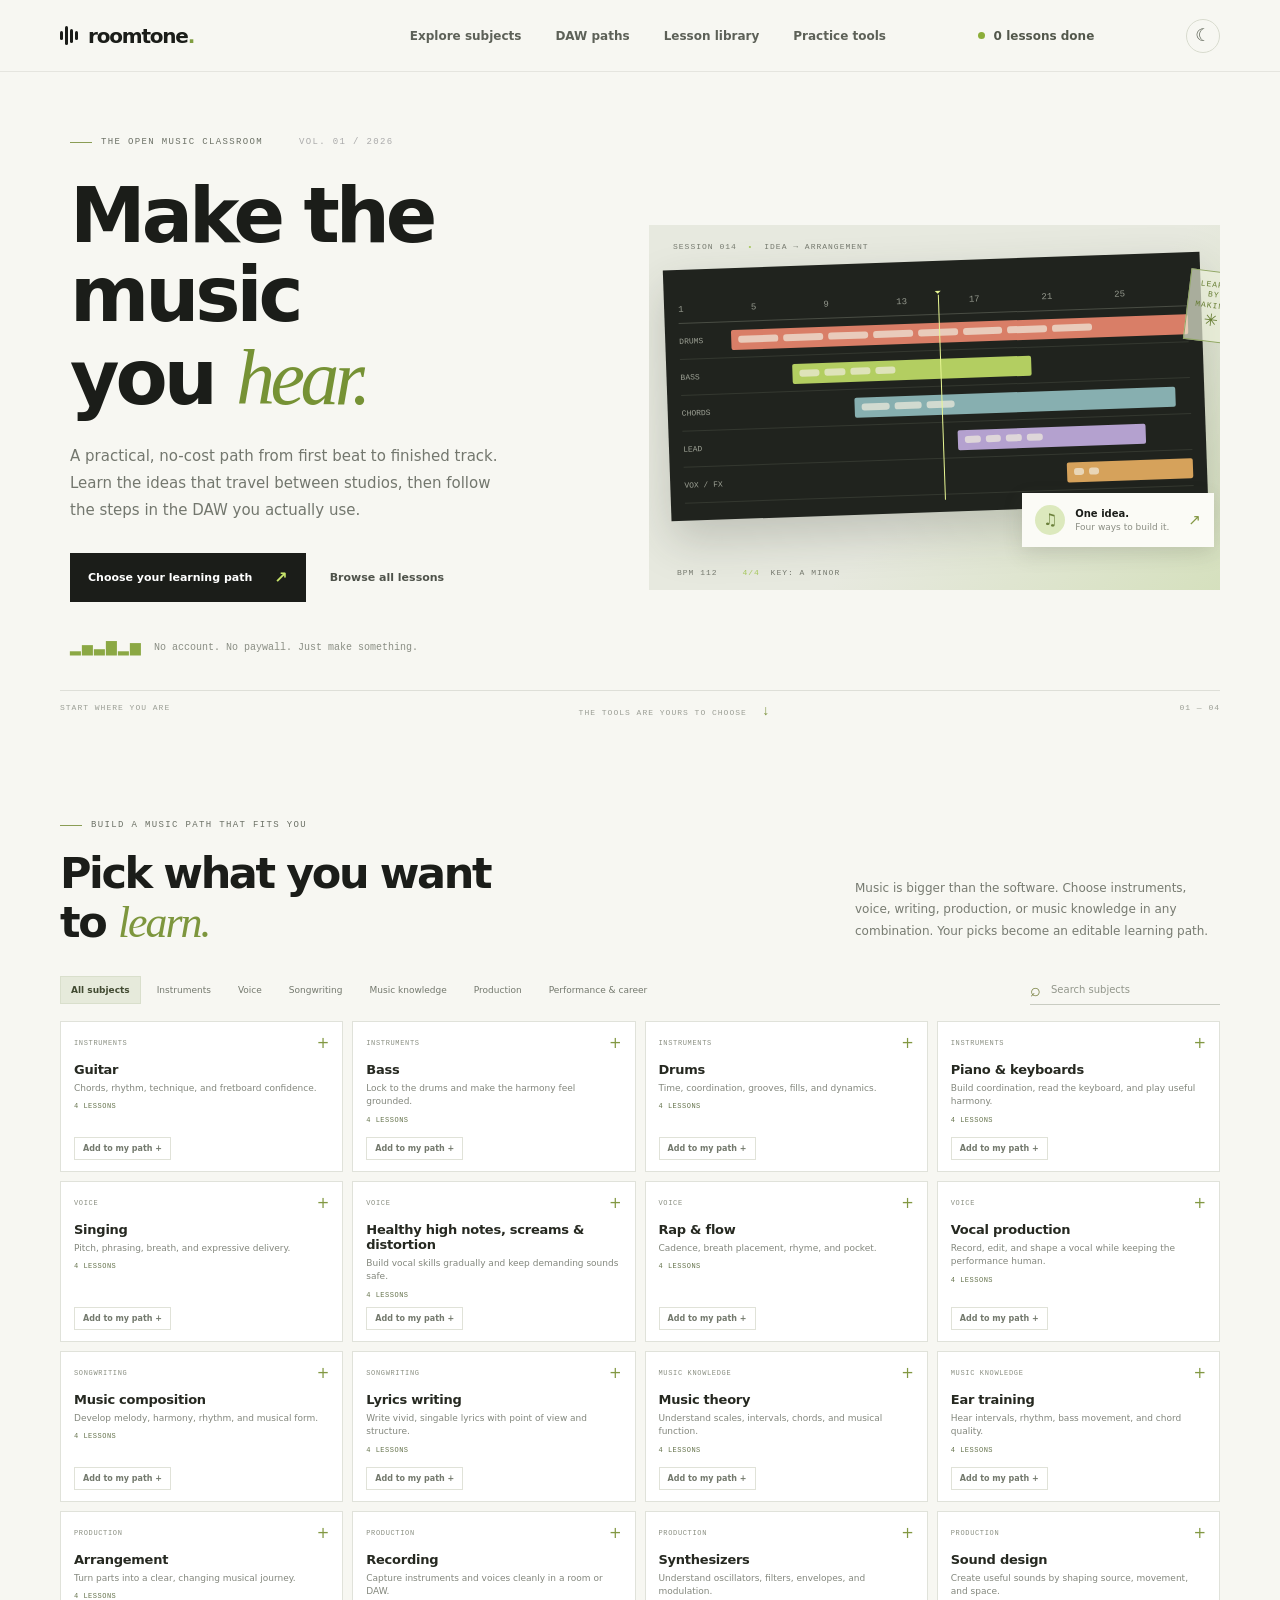
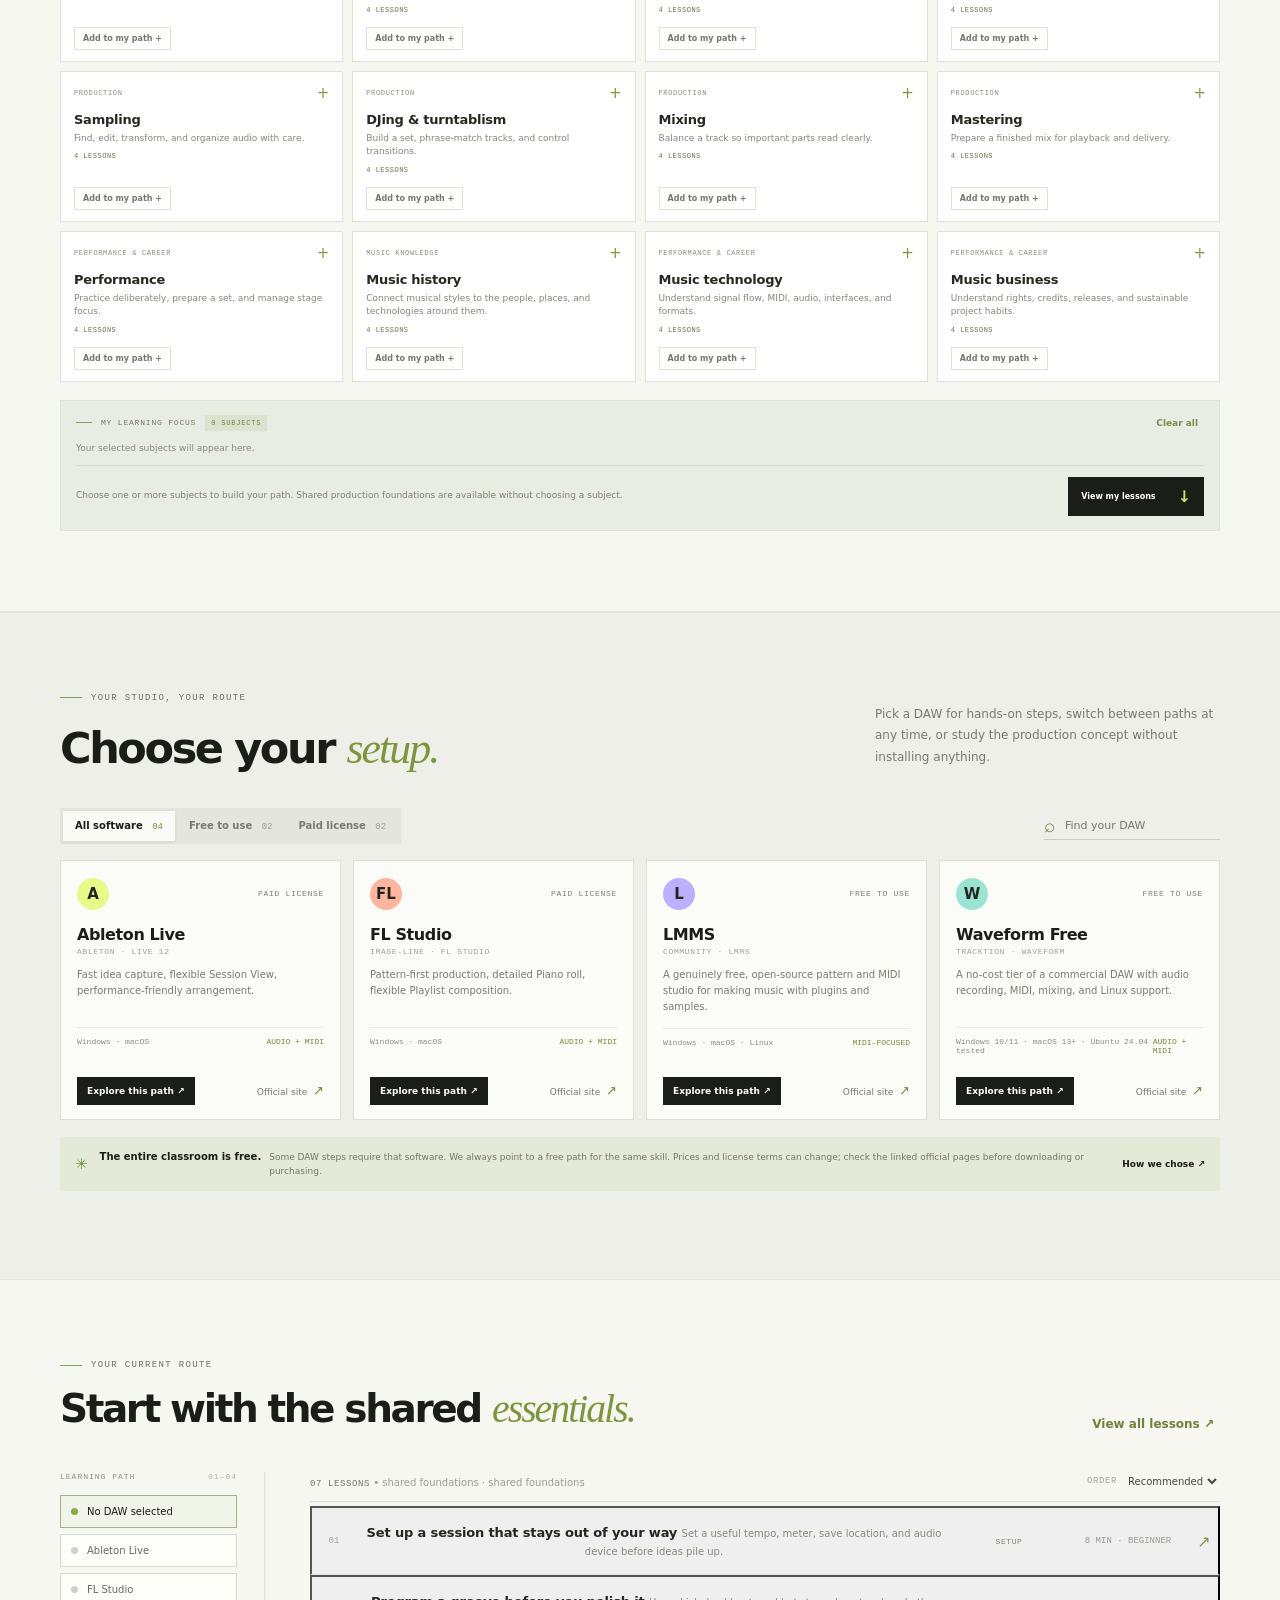
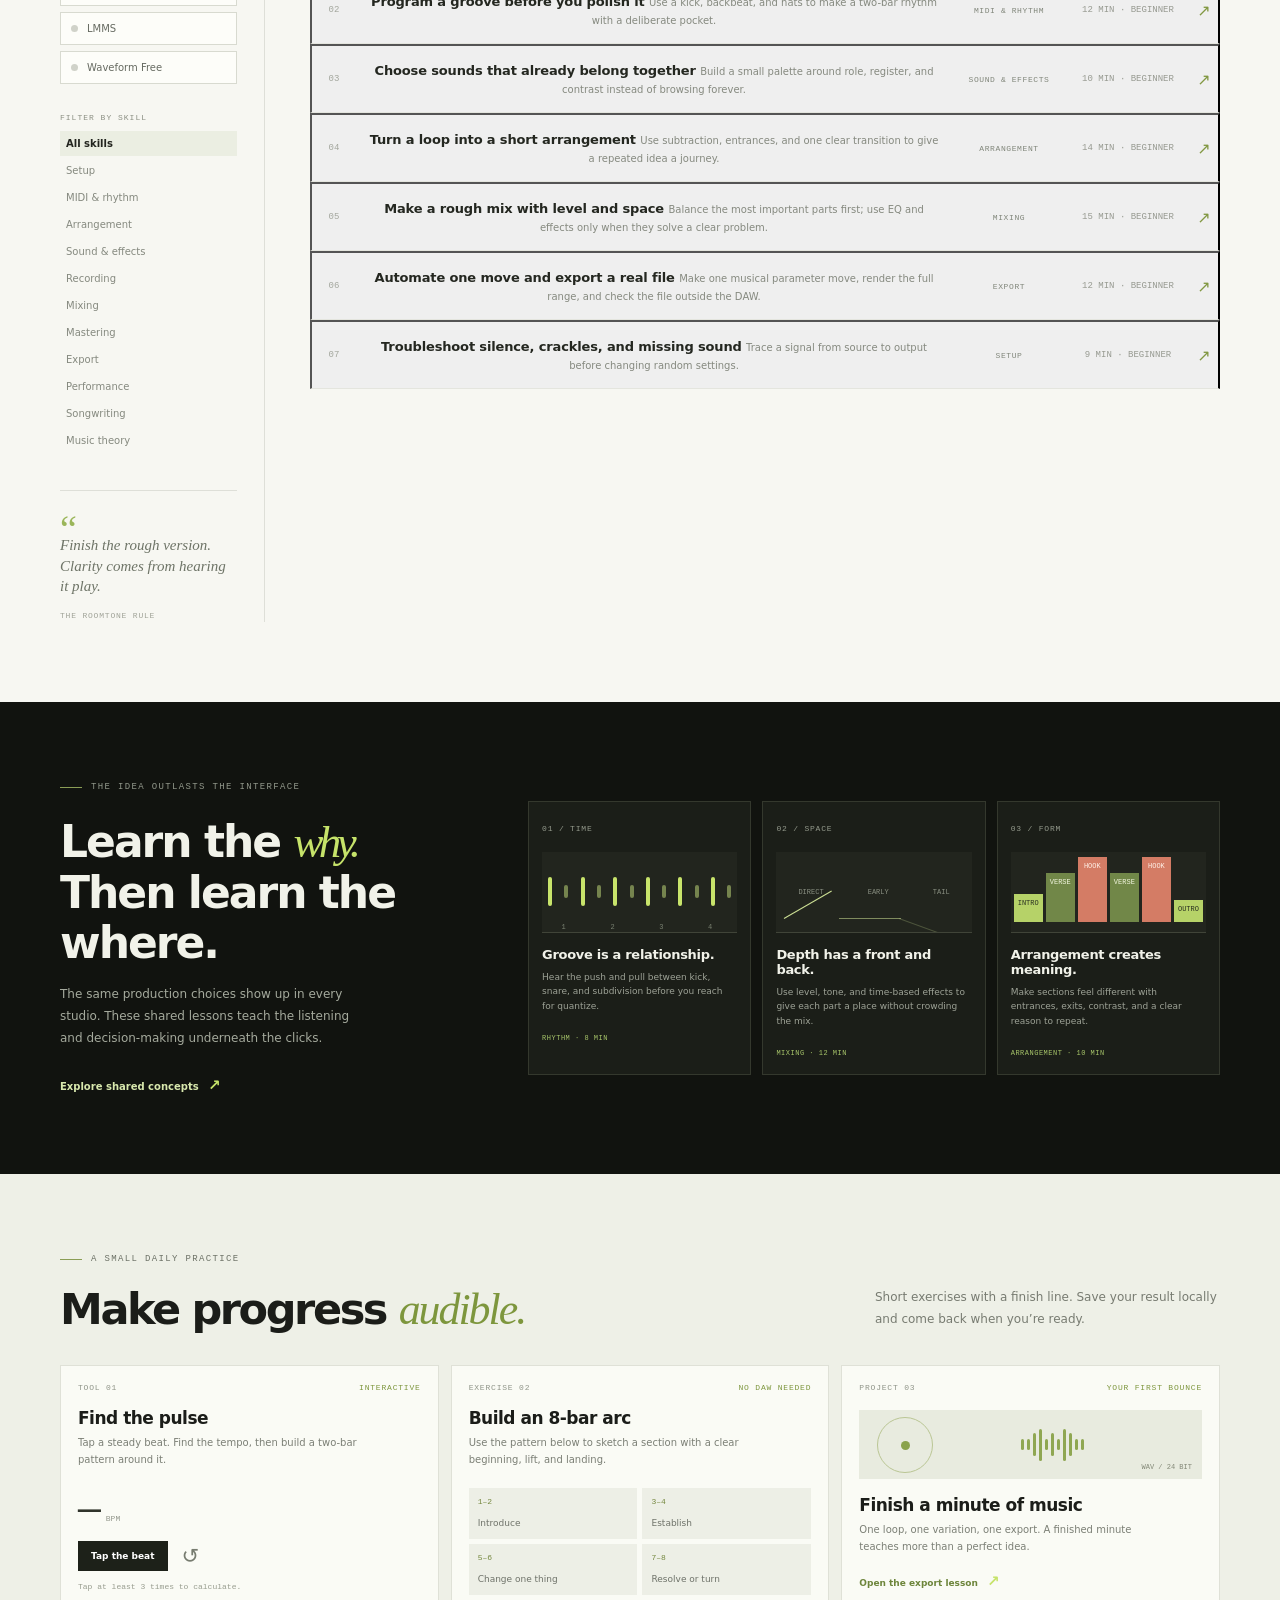
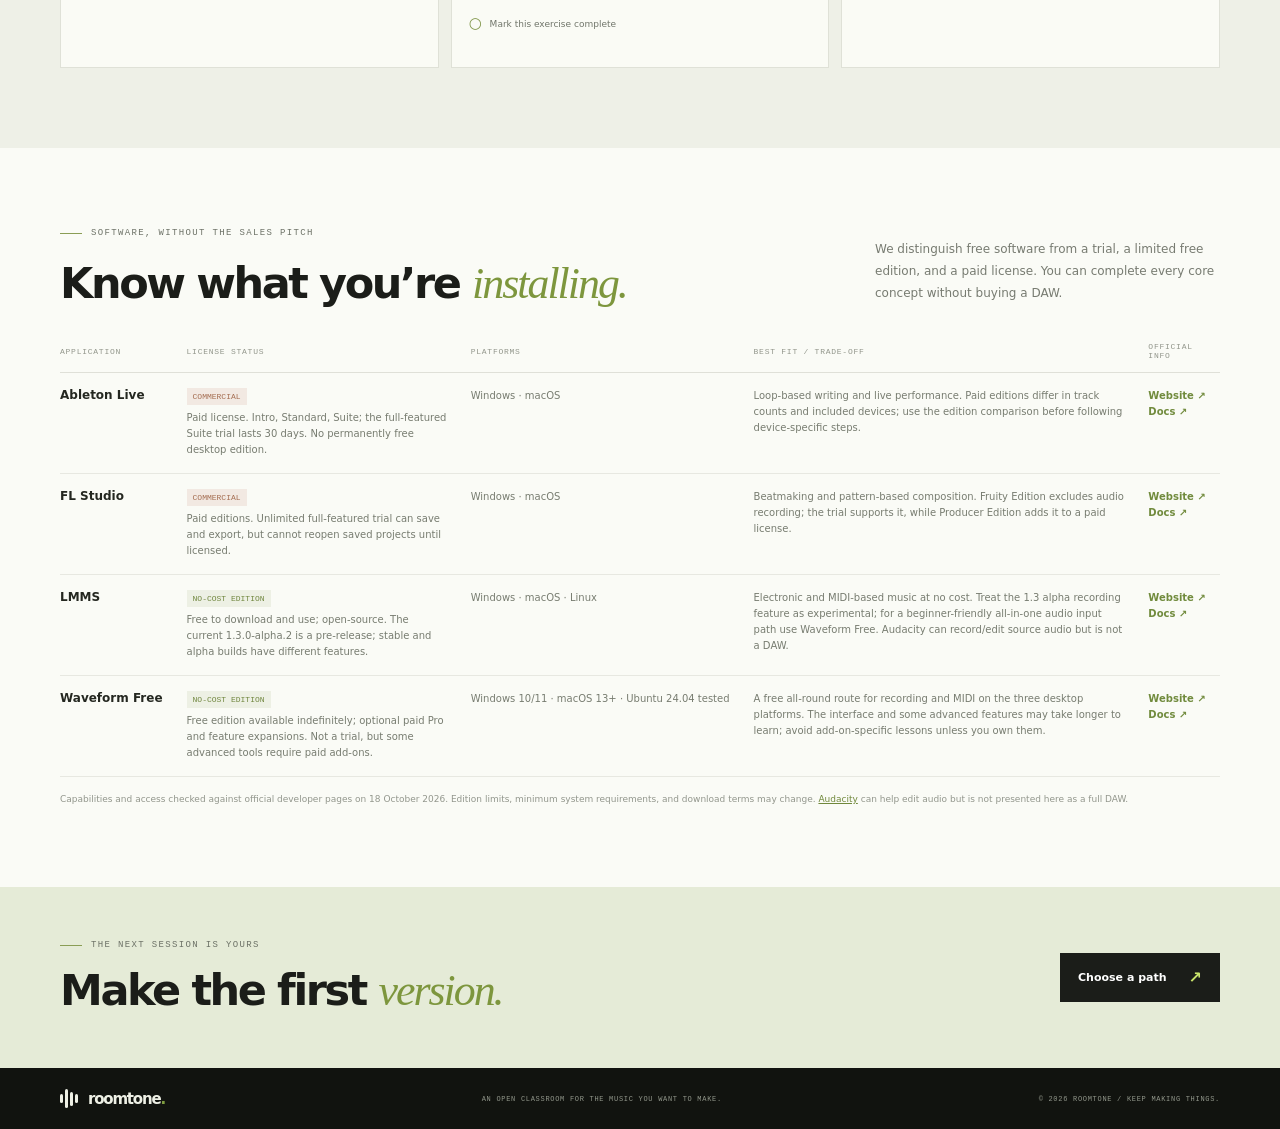
==== commit 28879a62: "Expand researched music curriculum: index.html" ====
--- a/index.html
+++ b/index.html
@@ -111,8 +111,10 @@
     <script src="curriculum.js"></script>
     <script src="curriculum-extra.js"></script>
     <script src="curriculum-depth.js"></script>
+    <script src="curriculum-research.js"></script>
     <script src="lesson-media.js"></script>
     <script src="lesson-media-depth.js"></script>
+    <script src="lesson-media-research.js"></script>
     <script src="app.js"></script>
   </body>
 </html>
--- a/styles.css
+++ b/styles.css
@@ -111,3 +111,5 @@
 html[data-theme="dark"] .studio-note{background:#252c1d;border-color:#839b49}
 html[data-theme="dark"] .studio-note strong{color:#c3d997}
 @media(max-width:480px){.lesson-video{padding:8px}.lesson-video-heading{align-items:flex-start;flex-direction:column;gap:7px}.studio-note{padding:10px}}
+.discipline-lesson-count{margin:-3px 0 8px;color:#65734c;font:7px var(--mono);letter-spacing:.5px}
+html[data-theme="dark"] .discipline-lesson-count{color:#bdca9f}
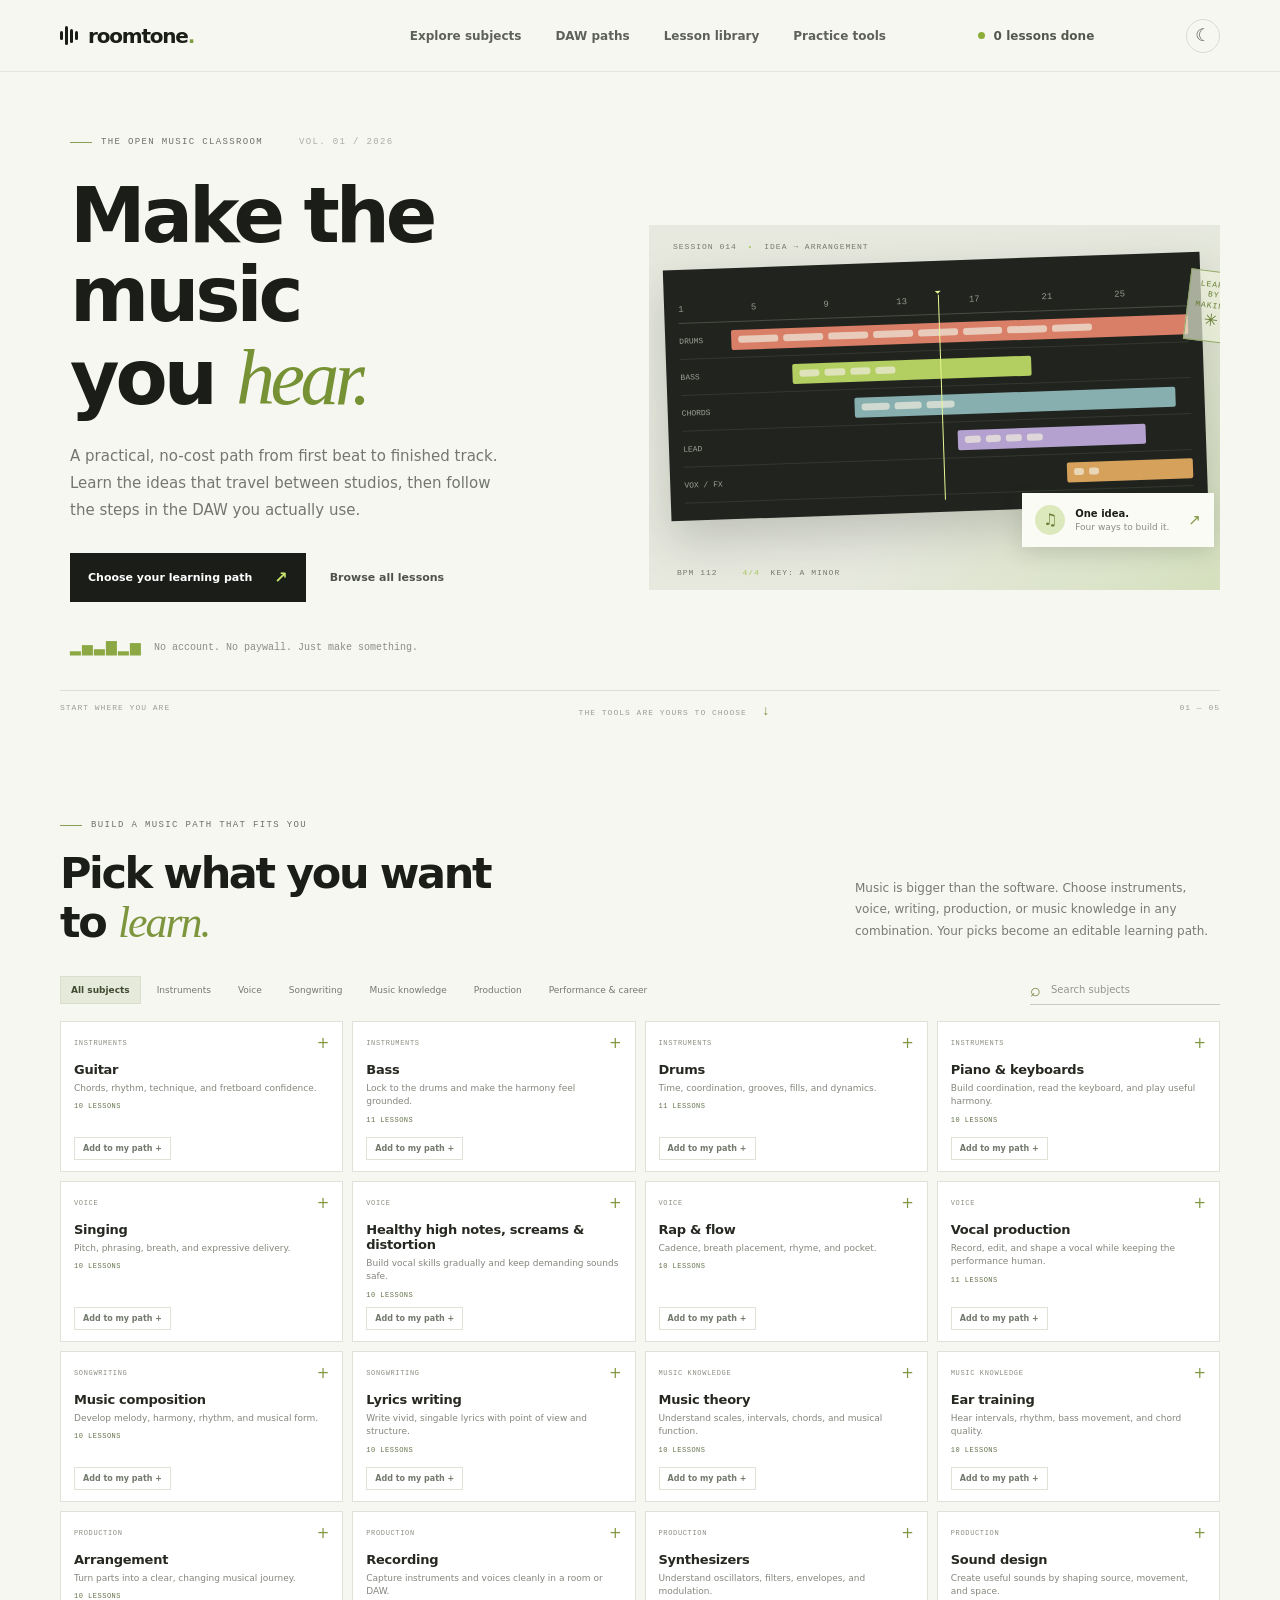
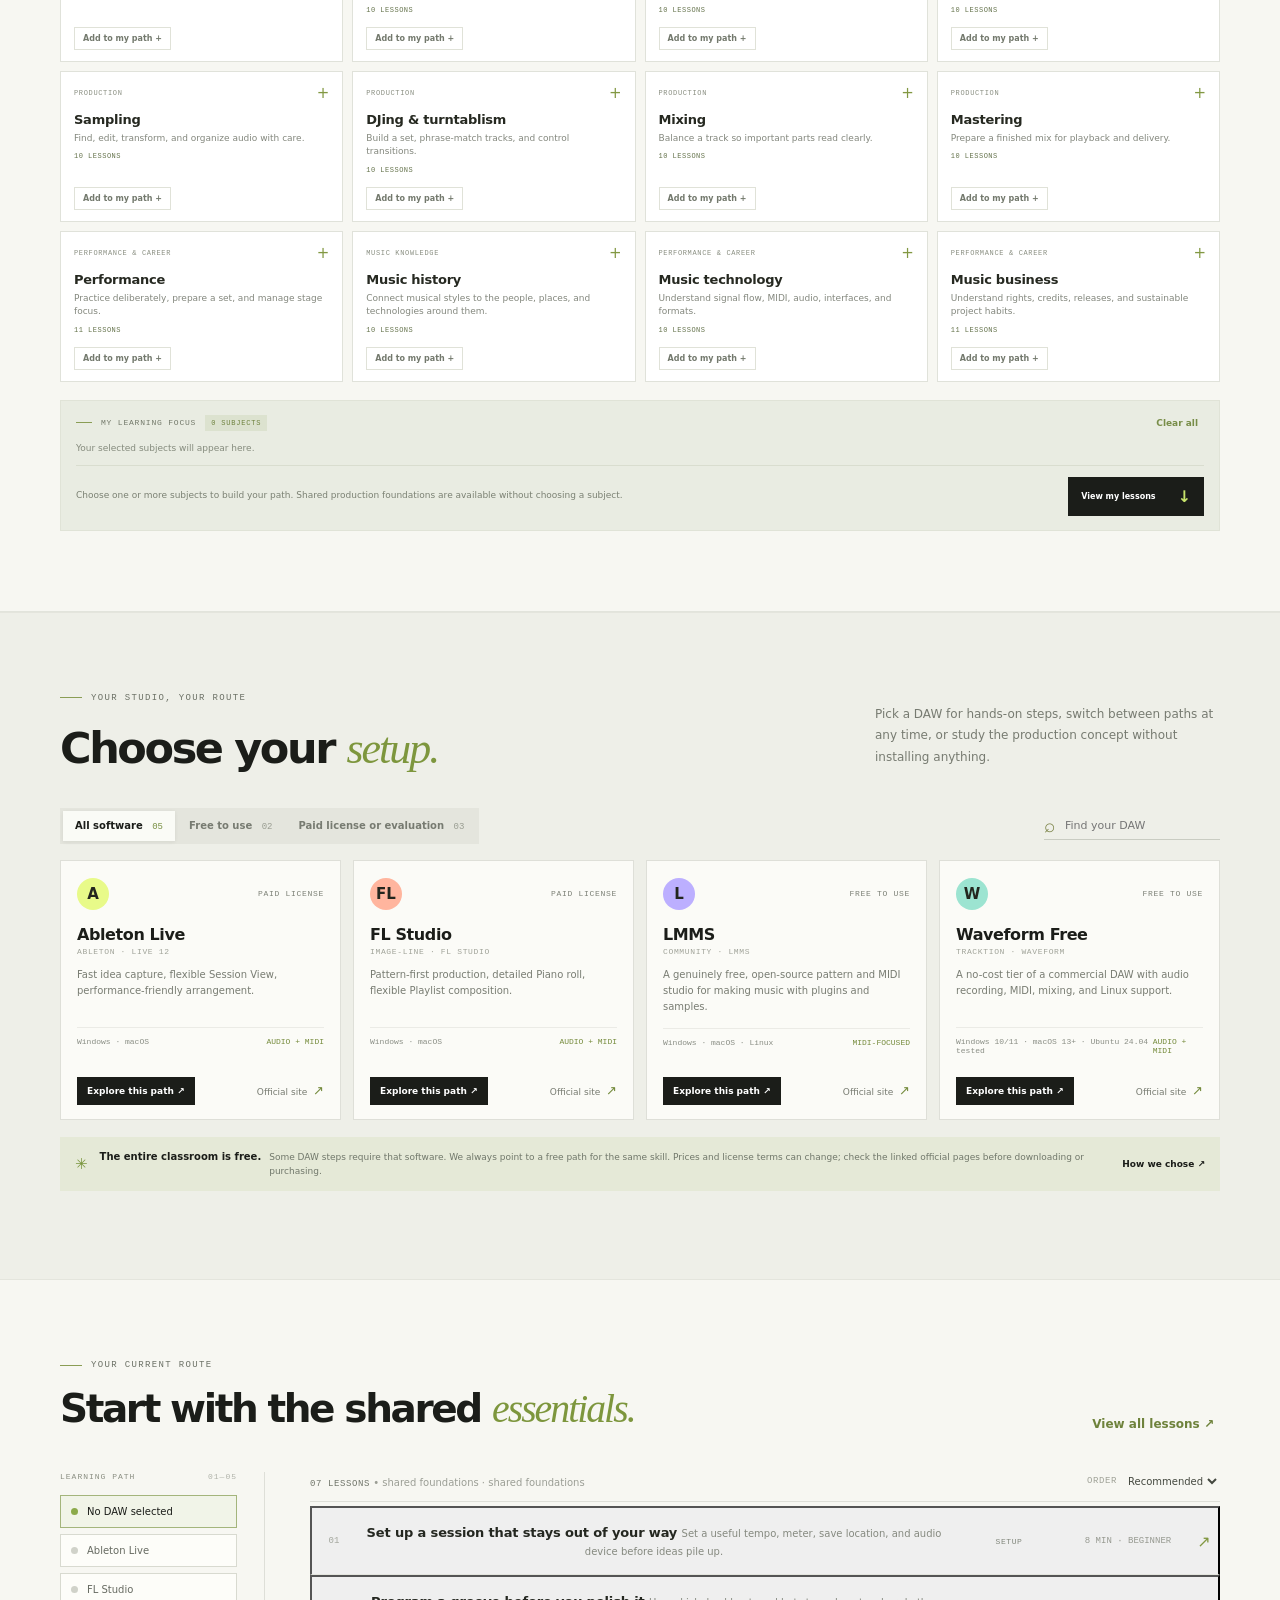
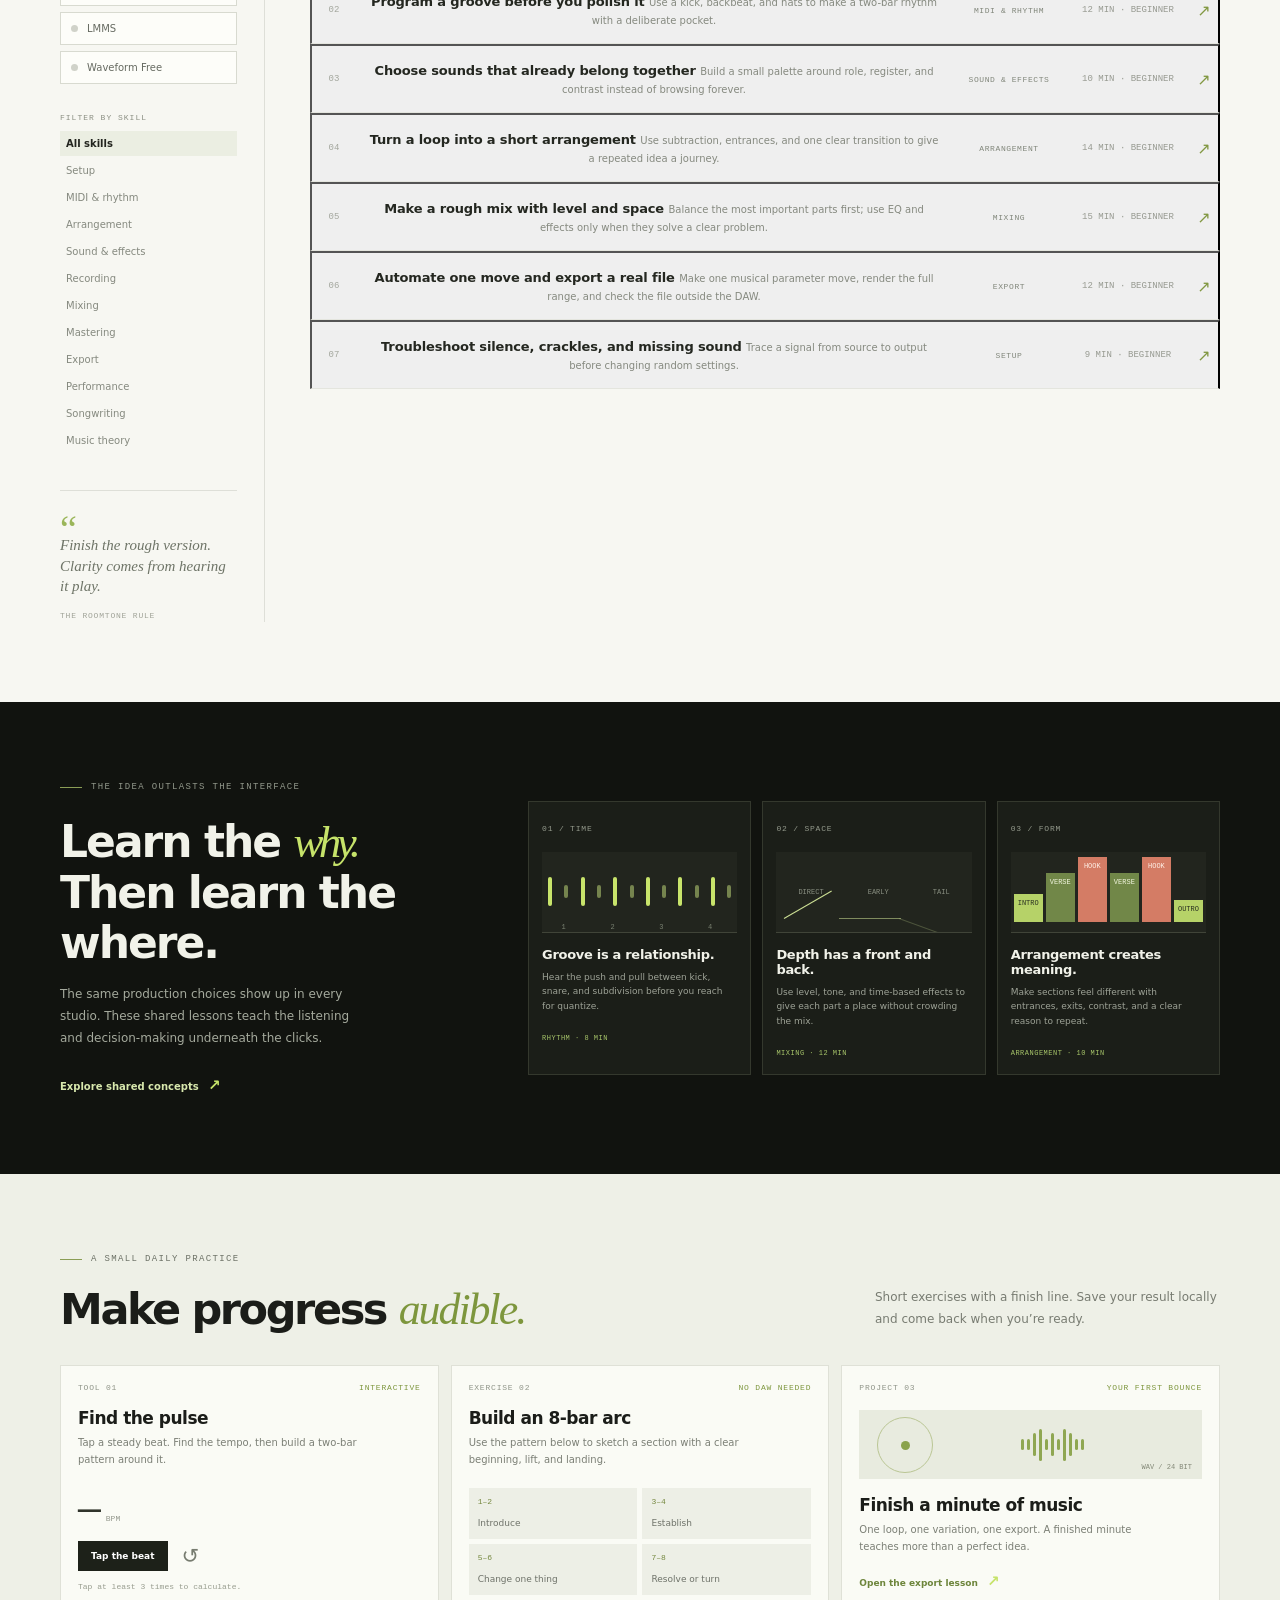
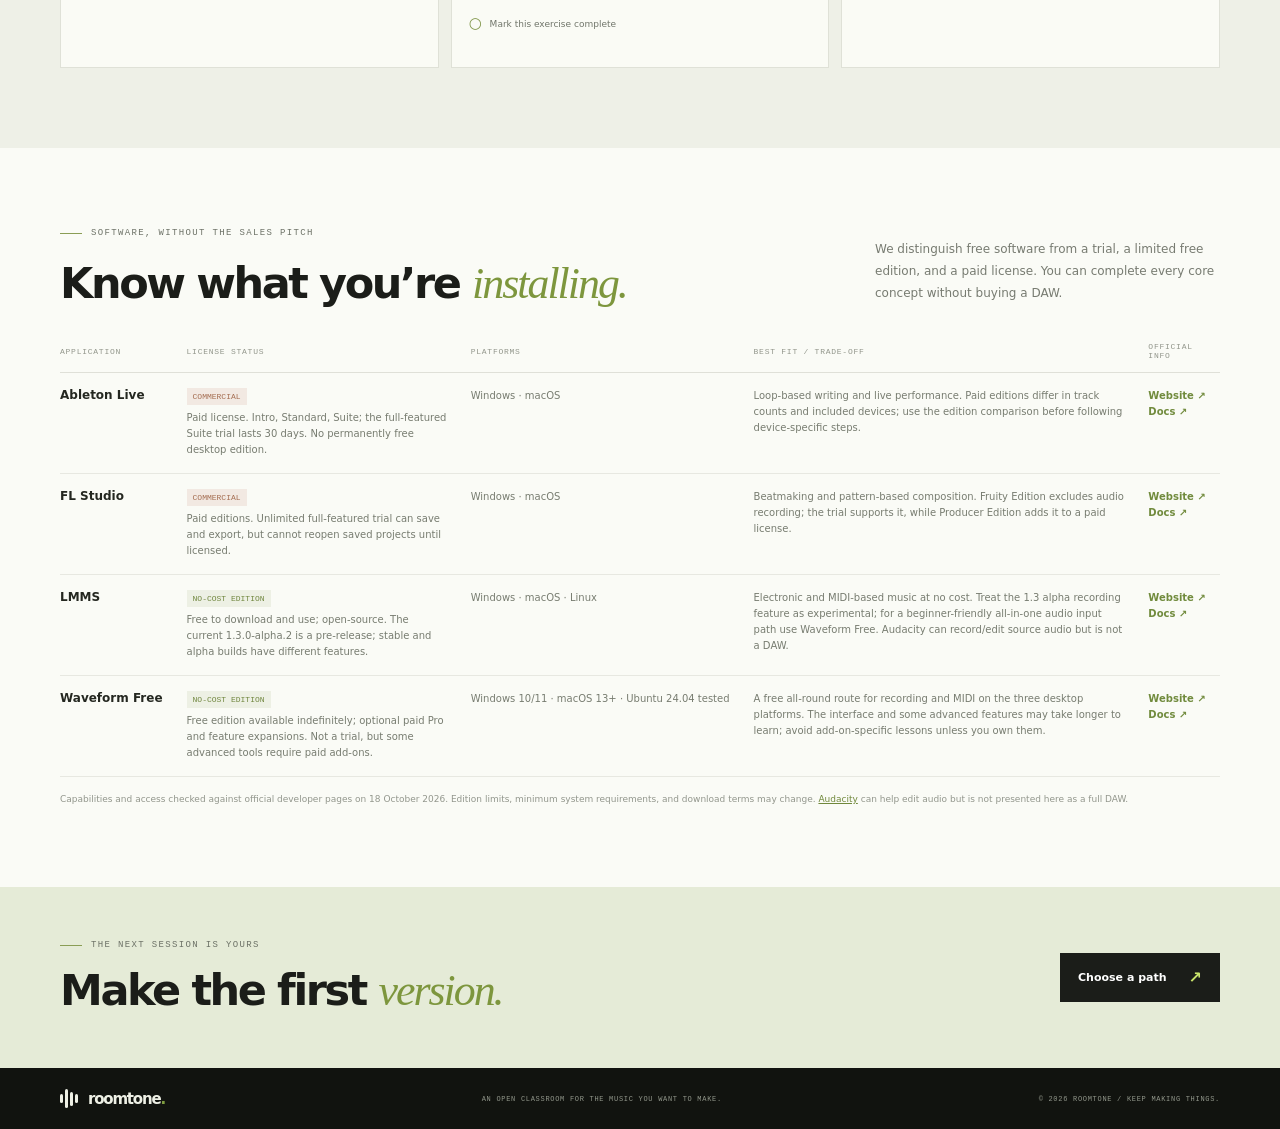
==== commit c9c95a56: "Add REAPER-specific course and licensing details" ====
--- a/index.html
+++ b/index.html
@@ -4,7 +4,7 @@
     <meta charset="UTF-8" />
     <meta name="viewport" content="width=device-width, initial-scale=1.0" />
     <meta name="theme-color" content="#10110f" />
-    <meta name="description" content="A practical, free music production academy with DAW-specific learning paths for Ableton Live, FL Studio, LMMS, and Waveform Free." />
+    <meta name="description" content="A practical music academy with DAW-specific learning paths for Ableton Live, FL Studio, LMMS, Waveform Free, and REAPER." />
     <title>Roomtone — Music Production Academy</title>
     <script>try{const saved=localStorage.getItem("roomtone.theme.v1");document.documentElement.dataset.theme=saved==="dark"||saved==="light"?saved:(window.matchMedia&&window.matchMedia("(prefers-color-scheme: dark)").matches?"dark":"light");}catch(e){document.documentElement.dataset.theme=window.matchMedia&&window.matchMedia("(prefers-color-scheme: dark)").matches?"dark":"light";}</script>
     <link rel="stylesheet" href="styles.css" />
@@ -45,7 +45,7 @@
             <div class="art-label art-label-bottom">BPM 112 <span>4/4</span> KEY: A MINOR</div>
             <div class="hero-stamp">LEARN<br />BY<br />MAKING<span>✳</span></div>
           </div>
-          <div class="hero-bottom-line"><span>START WHERE YOU ARE</span><span>THE TOOLS ARE YOURS TO CHOOSE <b>↓</b></span><span>01 — 04</span></div>
+          <div class="hero-bottom-line"><span>START WHERE YOU ARE</span><span>THE TOOLS ARE YOURS TO CHOOSE <b>↓</b></span><span>01 — 05</span></div>
         </section>
 
         <section class="explore-section section-pad" id="explore">
@@ -74,7 +74,7 @@
               <p>Pick a DAW for hands-on steps, switch between paths at any time, or study the production concept without installing anything.</p>
             </div>
             <div class="path-toolbar">
-              <div class="segmented" role="group" aria-label="Filter software by cost"><button class="segment active" data-filter="all">All software <span>04</span></button><button class="segment" data-filter="free">Free to use <span>02</span></button><button class="segment" data-filter="paid">Paid license <span>02</span></button></div>
+              <div class="segmented" role="group" aria-label="Filter software by cost"><button class="segment active" data-filter="all">All software <span>05</span></button><button class="segment" data-filter="free">Free to use <span>02</span></button><button class="segment" data-filter="paid">Paid license or evaluation <span>03</span></button></div>
               <label class="path-search"><span>⌕</span><input id="daw-search" type="search" placeholder="Find your DAW" aria-label="Find a DAW" /></label>
             </div>
             <div class="daw-grid" id="daw-grid"></div>
@@ -88,7 +88,7 @@
             <div class="studio-topline"><div><div class="eyebrow"><span class="eyebrow-line"></span> YOUR CURRENT ROUTE</div><h2 id="route-title">Start with the shared <span class="serif-word">essentials.</span></h2></div><button class="text-button link-button" id="clear-filter">View all lessons <span>↗</span></button></div>
             <div class="studio-layout">
               <aside class="studio-sidebar">
-                <div class="sidebar-label">LEARNING PATH <span>01—04</span></div><div class="path-current" id="path-current"></div>
+                <div class="sidebar-label">LEARNING PATH <span>01—05</span></div><div class="path-current" id="path-current"></div>
                 <div class="sidebar-label sidebar-spaced">FILTER BY SKILL</div><div class="skill-filters" id="skill-filters"></div>
                 <div class="sidebar-quote"><span>“</span><p>Finish the rough version. Clarity comes from hearing it play.</p><small>THE ROOMTONE RULE</small></div>
               </aside>
@@ -109,12 +109,14 @@
     </div>
     <dialog id="lesson-dialog" class="lesson-dialog"><div class="dialog-head"><span id="dialog-kicker">SHARED FOUNDATION · 12 MIN</span><button class="icon-button" id="dialog-close" aria-label="Close lesson">×</button></div><div class="dialog-content" id="dialog-content"></div></dialog>
     <script src="curriculum.js"></script>
+    <script src="curriculum-reaper.js"></script>
     <script src="curriculum-extra.js"></script>
     <script src="curriculum-depth.js"></script>
     <script src="curriculum-research.js"></script>
     <script src="lesson-media.js"></script>
     <script src="lesson-media-depth.js"></script>
     <script src="lesson-media-research.js"></script>
+    <script src="lesson-media-reaper.js"></script>
     <script src="app.js"></script>
   </body>
 </html>
--- a/styles.css
+++ b/styles.css
@@ -44,8 +44,9 @@
 html[data-theme="dark"] .current-path{background:#191c17;border-color:#353a30;color:#aeb4a5}
 html[data-theme="dark"] .current-path.active,html[data-theme="dark"] .skill-filter.active{background:#292f21;border-color:#697b48;color:#f0f2e9}
 html[data-theme="dark"] .skill-filter{color:#a2a899}
-html[data-theme="dark"] .lesson-row{border-color:#30342b}
-html[data-theme="dark"] .lesson-row:hover{background:#1b1e18}
+html[data-theme="dark"] .lesson-row{background:#151812;border-color:#30342b;transition:background .18s ease,border-color .18s ease,box-shadow .18s ease}
+html[data-theme="dark"] .lesson-row:hover,html[data-theme="dark"] .lesson-row:focus-visible{background:#252c1e;border-color:#596b3d;box-shadow:inset 3px 0 #92ad57}
+html[data-theme="dark"] .lesson-row:focus-visible{outline:2px solid #92ad57;outline-offset:2px}
 html[data-theme="dark"] .lesson-toolbar{border-color:#33372e}
 html[data-theme="dark"] .sort-control select{color:#d9ddd1}
 html[data-theme="dark"] .sort-control select,html[data-theme="dark"] .sort-control select option{background:#171a15}
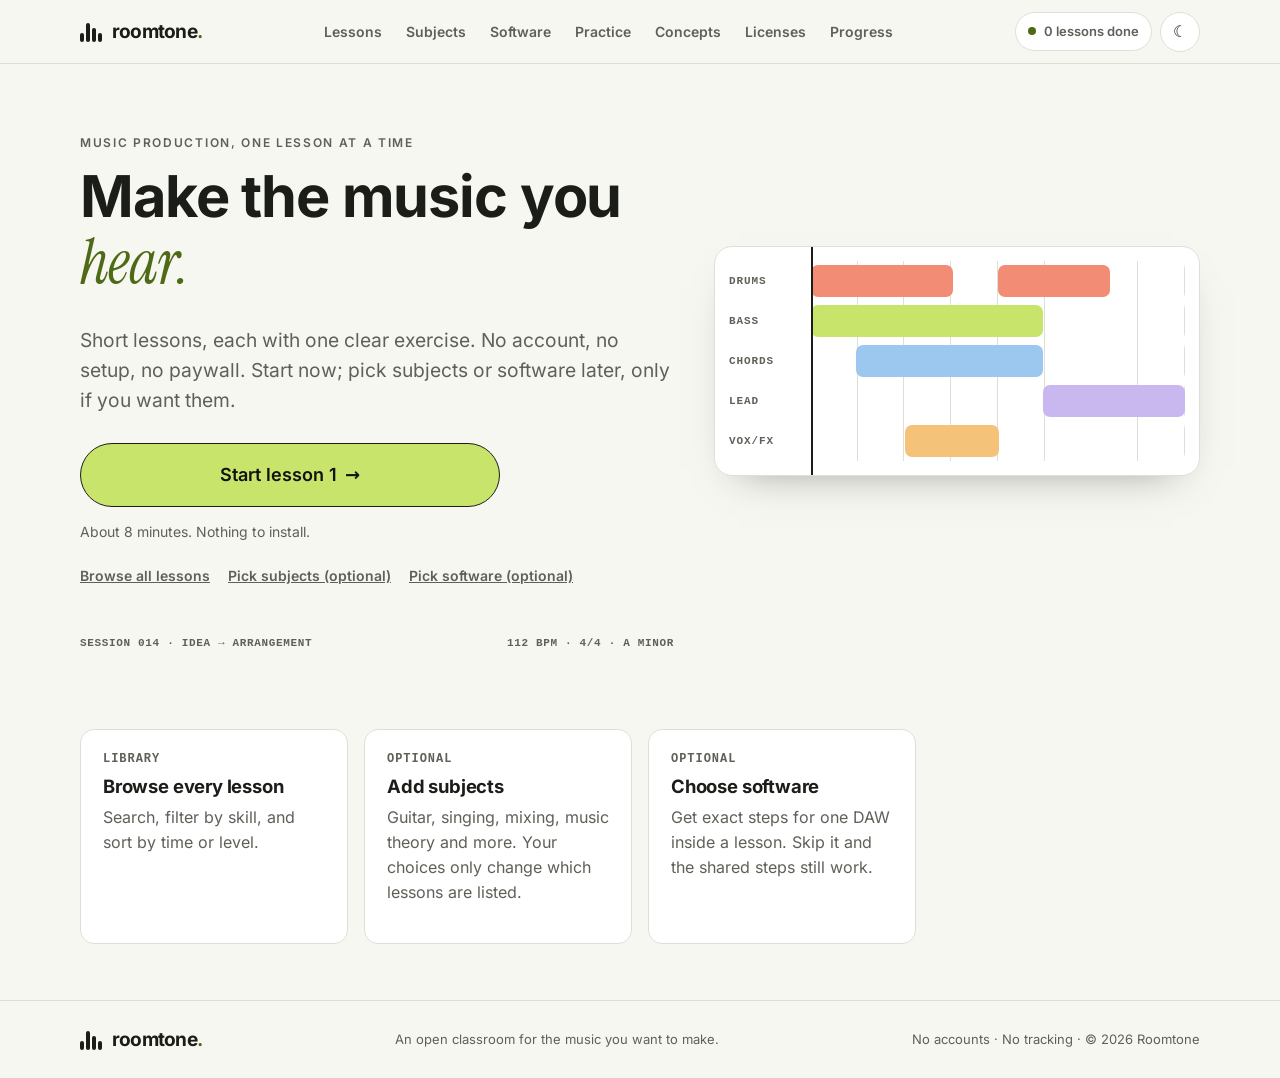
==== commit 926910bf: "Rework the site as fast, one-tap pages Split the one-page site into subpages (home, lessons, lesson," ====
--- a/index.html
+++ b/index.html
@@ -1,122 +1,96 @@
 <!doctype html>
 <html lang="en">
-  <head>
-    <meta charset="UTF-8" />
-    <meta name="viewport" content="width=device-width, initial-scale=1.0" />
-    <meta name="theme-color" content="#10110f" />
-    <meta name="description" content="A practical music academy with DAW-specific learning paths for Ableton Live, FL Studio, LMMS, Waveform Free, and REAPER." />
-    <title>Roomtone — Music Production Academy</title>
-    <script>try{const saved=localStorage.getItem("roomtone.theme.v1");document.documentElement.dataset.theme=saved==="dark"||saved==="light"?saved:(window.matchMedia&&window.matchMedia("(prefers-color-scheme: dark)").matches?"dark":"light");}catch(e){document.documentElement.dataset.theme=window.matchMedia&&window.matchMedia("(prefers-color-scheme: dark)").matches?"dark":"light";}</script>
-    <link rel="stylesheet" href="styles.css" />
-  </head>
-  <body>
-    <div class="site-shell">
-      <header class="topbar">
-        <a class="brand" href="#top" aria-label="Roomtone home"><span class="brand-mark"><i></i><i></i><i></i><i></i></span><span>roomtone<span class="brand-dot">.</span></span></a>
-        <nav class="top-nav" aria-label="Main navigation">
-          <a href="#explore">Explore subjects</a><a href="#paths">DAW paths</a><a href="#library">Lesson library</a><a href="#practice">Practice tools</a>
-        </nav>
-        <button class="text-button progress-button" id="progress-open" type="button"><span class="status-dot"></span><span id="progress-label">0 lessons done</span></button>
-        <button class="theme-toggle" id="theme-toggle" type="button" aria-label="Switch to dark mode" aria-pressed="false" title="Toggle dark mode"><span aria-hidden="true">☾</span></button>
-        <button class="mobile-menu" id="mobile-menu" aria-label="Open navigation" aria-expanded="false">☰</button>
-      </header>
+<head>
+<meta charset="UTF-8" />
+<meta name="viewport" content="width=device-width, initial-scale=1" />
+<meta name="theme-color" content="#11130f" />
+<meta name="description" content="Start a short, practical music production lesson now. No account, no setup. Choose subjects and software later if you want to." />
+<title>Roomtone — Start learning music production</title>
+<script>
+(function () {
+  var hashes = {"#explore": "subjects.html", "#paths": "daws.html", "#library": "lessons.html", "#concepts": "concepts.html", "#practice": "practice.html", "#software-notes": "software.html"};
+  if (hashes[location.hash]) { location.replace(hashes[location.hash]); return; }
+  document.documentElement.classList.add("js");
+  if (location.protocol !== "file:") {
+    var preload = document.createElement("link");
+    preload.rel = "preload"; preload.as = "font"; preload.type = "font/woff2";
+    preload.href = "assets/fonts/inter-latin-700-normal.woff2"; preload.crossOrigin = "anonymous";
+    document.head.appendChild(preload);
+  }
+  try {
+    var saved = localStorage.getItem("roomtone.theme.v1");
+    document.documentElement.dataset.theme = saved === "dark" || saved === "light" ? saved : (window.matchMedia && window.matchMedia("(prefers-color-scheme: dark)").matches ? "dark" : "light");
+  } catch (error) { /* The stylesheet falls back to the system preference. */ }
+})();
+</script>
+<link rel="stylesheet" href="assets/site.css" />
+</head>
+<body>
+<a class="skip-link" href="#main">Skip to content</a>
+<header class="topbar">
+  <a class="brand" href="index.html" aria-label="Roomtone home"><span class="brand-mark" aria-hidden="true"><i></i><i></i><i></i><i></i></span><span>roomtone<span class="brand-dot">.</span></span></a>
+  <nav class="site-nav" id="site-nav" aria-label="Main">
+    <a href="lessons.html">Lessons</a>
+    <a href="subjects.html">Subjects</a>
+    <a href="daws.html">Software</a>
+    <a href="practice.html">Practice</a>
+    <a href="concepts.html">Concepts</a>
+    <a href="software.html">Licenses</a>
+    <a href="progress.html">Progress</a>
+  </nav>
+  <div class="topbar-right">
+    <a class="progress-pill" href="progress.html"><span class="status-dot" aria-hidden="true"></span><span data-progress-count>0 lessons done</span></a>
+    <button class="theme-toggle" type="button" aria-pressed="false" aria-label="Switch to dark mode" title="Switch to dark mode"><span aria-hidden="true">☾</span></button>
+    <button class="menu-toggle" type="button" aria-expanded="false" aria-controls="site-nav">Menu</button>
+  </div>
+</header>
 
-      <main id="top">
-        <section class="hero wrap">
-          <div class="hero-copy">
-            <div class="eyebrow"><span class="eyebrow-line"></span> THE OPEN MUSIC CLASSROOM <span class="eyebrow-index">VOL. 01 / 2026</span></div>
-            <h1>Make the music<br />you <span class="serif-word">hear.</span></h1>
-            <p class="hero-deck">A practical, no-cost path from first beat to finished track. Learn the ideas that travel between studios, then follow the steps in the DAW you actually use.</p>
-            <div class="hero-actions"><a class="button button-primary" href="#paths">Choose your learning path <span>↗</span></a><a class="button button-quiet" href="#library">Browse all lessons</a></div>
-            <div class="hero-footnote"><span class="mini-wave">▂▅▃▇▂▆</span> No account. No paywall. Just make something.</div>
-          </div>
-          <div class="hero-art" aria-label="Abstract illustration of a music arrangement in a digital audio workstation">
-            <div class="art-label art-label-top">SESSION 014 <span>•</span> IDEA → ARRANGEMENT</div>
-            <div class="arrangement-window">
-              <div class="arrangement-ruler"><span>1</span><span>5</span><span>9</span><span>13</span><span>17</span><span>21</span><span>25</span></div>
-              <div class="arrangement-row"><b>DRUMS</b><div class="clip clip-coral"><span></span><span></span><span></span><span></span><span></span><span></span><span></span><span></span></div></div>
-              <div class="arrangement-row"><b>BASS</b><div class="clip clip-lime"><span></span><span></span><span></span><span></span></div></div>
-              <div class="arrangement-row"><b>CHORDS</b><div class="clip clip-blue"><span></span><span></span><span></span></div></div>
-              <div class="arrangement-row"><b>LEAD</b><div class="clip clip-lilac"><span></span><span></span><span></span><span></span></div></div>
-              <div class="arrangement-row"><b>VOX / FX</b><div class="clip clip-orange"><span></span><span></span></div></div>
-              <div class="playhead"></div>
-            </div>
-            <div class="art-note"><span class="note-bubble">♫</span><span><strong>One idea.</strong><br />Four ways to build it.</span><span class="note-arrow">↗</span></div>
-            <div class="art-label art-label-bottom">BPM 112 <span>4/4</span> KEY: A MINOR</div>
-            <div class="hero-stamp">LEARN<br />BY<br />MAKING<span>✳</span></div>
-          </div>
-          <div class="hero-bottom-line"><span>START WHERE YOU ARE</span><span>THE TOOLS ARE YOURS TO CHOOSE <b>↓</b></span><span>01 — 05</span></div>
-        </section>
+<main id="main" tabindex="-1">
+  <section class="wrap hero">
+    <div class="hero-copy rise">
+      <p class="eyebrow">Music production, one lesson at a time</p>
+      <h1>Make the music you <span class="serif">hear.</span></h1>
+      <p class="hero-deck">Short lessons, each with one clear exercise. No account, no setup, no paywall. Start now; pick subjects or software later, only if you want them.</p>
+      <div class="start-stack">
+        <a class="card continue-card hidden" id="continue-card" href="lesson.html?id=first-session"><strong id="continue-title">Continue</strong><span class="go">Pick up here →</span></a>
+        <a class="button button-primary button-big" href="lesson.html?id=first-session">Start lesson 1 <span aria-hidden="true">→</span></a>
+        <p class="reassure">About 8 minutes. Nothing to install.</p>
+      </div>
+      <div class="hero-links">
+        <a href="lessons.html">Browse all lessons</a>
+        <a href="subjects.html">Pick subjects (optional)</a>
+        <a href="daws.html">Pick software (optional)</a>
+      </div>
+    </div>
+    <div class="arrangement" aria-hidden="true">
+      <div class="arrangement-row"><b>DRUMS</b><div class="arrangement-lane"><span class="clip clip-coral" style="--i:0;left:0;width:38%"></span><span class="clip clip-coral" style="--i:1;left:50%;width:30%"></span></div></div>
+      <div class="arrangement-row"><b>BASS</b><div class="arrangement-lane"><span class="clip clip-lime" style="--i:2;left:0;width:62%"></span></div></div>
+      <div class="arrangement-row"><b>CHORDS</b><div class="arrangement-lane"><span class="clip clip-blue" style="--i:3;left:12%;width:50%"></span></div></div>
+      <div class="arrangement-row"><b>LEAD</b><div class="arrangement-lane"><span class="clip clip-lilac" style="--i:4;left:62%;width:38%"></span></div></div>
+      <div class="arrangement-row"><b>VOX/FX</b><div class="arrangement-lane"><span class="clip clip-orange" style="--i:5;left:25%;width:25%"></span></div></div>
+      <div class="playhead"></div>
+    </div>
+    <div class="arrangement-caption" aria-hidden="true"><span>SESSION 014 · IDEA → ARRANGEMENT</span><span>112 BPM · 4/4 · A MINOR</span></div>
+  </section>
 
-        <section class="explore-section section-pad" id="explore">
-          <div class="wrap">
-            <div class="section-heading explore-heading">
-              <div><div class="eyebrow"><span class="eyebrow-line"></span> BUILD A MUSIC PATH THAT FITS YOU</div><h2>Pick what you want<br />to <span class="serif-word">learn.</span></h2></div>
-              <p>Music is bigger than the software. Choose instruments, voice, writing, production, or music knowledge in any combination. Your picks become an editable learning path.</p>
-            </div>
-            <div class="explore-controls">
-              <div class="discipline-filters" id="discipline-filters" role="group" aria-label="Filter subjects by area"></div>
-              <label class="discipline-search"><span>⌕</span><input id="discipline-search" type="search" placeholder="Search subjects" aria-label="Search music subjects" /></label>
-            </div>
-            <div class="discipline-grid" id="discipline-grid"></div>
-            <div class="focus-path">
-              <div class="focus-path-heading"><div><span class="eyebrow-line"></span> MY LEARNING FOCUS <span class="focus-count" id="focus-count">0 SUBJECTS</span></div><button class="text-button" id="clear-focus" type="button">Clear all</button></div>
-              <div class="focus-items" id="focus-items"></div>
-              <div class="focus-path-bottom"><span id="focus-message">Choose one or more subjects to build your path. Shared foundation lessons are always available.</span><a href="#library" class="button button-primary" id="focus-start">View my lessons <span>↓</span></a></div>
-            </div>
-          </div>
-        </section>
+  <section class="wrap rise" aria-labelledby="next-steps">
+    <h2 id="next-steps" class="sr-only">Where to go next</h2>
+    <div class="card-grid">
+      <a class="card" href="lessons.html" style="text-decoration:none"><p class="count">Library</p><h3>Browse every lesson</h3><p class="muted">Search, filter by skill, and sort by time or level.</p></a>
+      <a class="card" href="subjects.html" style="text-decoration:none"><p class="count">Optional</p><h3>Add subjects</h3><p class="muted">Guitar, singing, mixing, music theory and more. Your choices only change which lessons are listed.</p></a>
+      <a class="card" href="daws.html" style="text-decoration:none"><p class="count">Optional</p><h3>Choose software</h3><p class="muted">Get exact steps for one DAW inside a lesson. Skip it and the shared steps still work.</p></a>
+    </div>
+  </section>
+</main>
 
-        <section class="path-section section-pad" id="paths">
-          <div class="wrap">
-            <div class="section-heading">
-              <div><div class="eyebrow"><span class="eyebrow-line"></span> YOUR STUDIO, YOUR ROUTE</div><h2>Choose your <span class="serif-word">setup.</span></h2></div>
-              <p>Pick a DAW for hands-on steps, switch between paths at any time, or study the production concept without installing anything.</p>
-            </div>
-            <div class="path-toolbar">
-              <div class="segmented" role="group" aria-label="Filter software by cost"><button class="segment active" data-filter="all">All software <span>05</span></button><button class="segment" data-filter="free">Free to use <span>02</span></button><button class="segment" data-filter="paid">Paid license or evaluation <span>03</span></button></div>
-              <label class="path-search"><span>⌕</span><input id="daw-search" type="search" placeholder="Find your DAW" aria-label="Find a DAW" /></label>
-            </div>
-            <div class="daw-grid" id="daw-grid"></div>
-            <div class="free-note"><span class="free-note-icon">✳</span><div><strong>The entire classroom is free.</strong><span>Some DAW steps require that software. We always point to a free path for the same skill. Prices and license terms can change; check the linked official pages before downloading or purchasing.</span></div><a href="#software-notes">How we chose ↗</a></div>
-            <div id="path-status" class="path-status" aria-live="polite"></div>
-          </div>
-        </section>
-
-        <section class="studio-section section-pad" id="library">
-          <div class="wrap">
-            <div class="studio-topline"><div><div class="eyebrow"><span class="eyebrow-line"></span> YOUR CURRENT ROUTE</div><h2 id="route-title">Start with the shared <span class="serif-word">essentials.</span></h2></div><button class="text-button link-button" id="clear-filter">View all lessons <span>↗</span></button></div>
-            <div class="studio-layout">
-              <aside class="studio-sidebar">
-                <div class="sidebar-label">LEARNING PATH <span>01—05</span></div><div class="path-current" id="path-current"></div>
-                <div class="sidebar-label sidebar-spaced">FILTER BY SKILL</div><div class="skill-filters" id="skill-filters"></div>
-                <div class="sidebar-quote"><span>“</span><p>Finish the rough version. Clarity comes from hearing it play.</p><small>THE ROOMTONE RULE</small></div>
-              </aside>
-              <div class="lesson-area"><div class="lesson-toolbar"><div><span class="results-count" id="results-count">06 LESSONS</span><span class="result-caption"> • shared foundation</span></div><div class="sort-control">ORDER <select id="lesson-sort" aria-label="Order lessons"><option value="recommended">Recommended</option><option value="beginner">Beginner first</option><option value="shortest">Shortest first</option></select></div></div><div class="lesson-list" id="lesson-list"></div><div class="no-results hidden" id="no-results">No lessons match those filters. <button id="reset-filters">Reset filters</button></div></div>
-            </div>
-          </div>
-        </section>
-
-        <section class="concept-section section-pad" id="concepts"><div class="wrap concept-wrap"><div class="concept-intro"><div class="eyebrow"><span class="eyebrow-line"></span> THE IDEA OUTLASTS THE INTERFACE</div><h2>Learn the <span class="serif-word">why.</span><br />Then learn the where.</h2><p>The same production choices show up in every studio. These shared lessons teach the listening and decision-making underneath the clicks.</p><a href="#library" class="text-link">Explore shared concepts <span>↗</span></a></div><div class="concept-cards"><article class="concept-card"><span class="concept-number">01 / TIME</span><div class="concept-graphic rhythm-graphic"><i></i><i></i><i></i><i></i><i></i><i></i><i></i><i></i><i></i><i></i><i></i><i></i><b>1</b><b>2</b><b>3</b><b>4</b></div><h3>Groove is a relationship.</h3><p>Hear the push and pull between kick, snare, and subdivision before you reach for quantize.</p><span class="concept-tag">RHYTHM · 8 MIN</span></article><article class="concept-card"><span class="concept-number">02 / SPACE</span><div class="concept-graphic depth-graphic"><span>DIRECT</span><span>EARLY</span><span>TAIL</span><i></i><i></i><i></i></div><h3>Depth has a front and back.</h3><p>Use level, tone, and time-based effects to give each part a place without crowding the mix.</p><span class="concept-tag">MIXING · 12 MIN</span></article><article class="concept-card"><span class="concept-number">03 / FORM</span><div class="concept-graphic form-graphic"><i>INTRO</i><i>VERSE</i><i>HOOK</i><i>VERSE</i><i>HOOK</i><i>OUTRO</i></div><h3>Arrangement creates meaning.</h3><p>Make sections feel different with entrances, exits, contrast, and a clear reason to repeat.</p><span class="concept-tag">ARRANGEMENT · 10 MIN</span></article></div></div></section>
-
-        <section class="practice-section section-pad" id="practice"><div class="wrap"><div class="practice-header"><div><div class="eyebrow"><span class="eyebrow-line"></span> A SMALL DAILY PRACTICE</div><h2>Make progress <span class="serif-word">audible.</span></h2></div><p>Short exercises with a finish line. Save your result locally and come back when you’re ready.</p></div><div class="practice-grid"><article class="practice-card metronome-card"><div class="practice-card-top"><span>TOOL 01</span><span class="tool-tag">INTERACTIVE</span></div><h3>Find the pulse</h3><p>Tap a steady beat. Find the tempo, then build a two-bar pattern around it.</p><div class="tempo-display"><strong id="tempo-value">—</strong><span>BPM</span></div><div class="tempo-actions"><button class="button button-small" id="tap-tempo">Tap the beat</button><button class="icon-button" id="reset-tempo" aria-label="Reset tap tempo">↺</button></div><div class="practice-instruction" id="tempo-feedback">Tap at least 3 times to calculate.</div></article><article class="practice-card exercise-card"><div class="practice-card-top"><span>EXERCISE 02</span><span class="tool-tag">NO DAW NEEDED</span></div><h3>Build an 8-bar arc</h3><p>Use the pattern below to sketch a section with a clear beginning, lift, and landing.</p><div class="bar-sequence"><div><b>1–2</b><span>Introduce</span></div><div><b>3–4</b><span>Establish</span></div><div><b>5–6</b><span>Change one thing</span></div><div><b>7–8</b><span>Resolve or turn</span></div></div><button class="check-button" id="arc-done"><span>○</span> Mark this exercise complete</button></article><article class="practice-card export-card"><div class="practice-card-top"><span>PROJECT 03</span><span class="tool-tag">YOUR FIRST BOUNCE</span></div><div class="export-illustration"><div class="export-disc"></div><div class="export-bars"><i></i><i></i><i></i><i></i><i></i><i></i><i></i><i></i><i></i><i></i><i></i></div><span>WAV / 24 BIT</span></div><h3>Finish a minute of music</h3><p>One loop, one variation, one export. A finished minute teaches more than a perfect idea.</p><button class="text-link" id="start-export">Open the export lesson <span>↗</span></button></article></div></div></section>
-
-        <section class="software-section section-pad" id="software-notes"><div class="wrap"><div class="software-heading"><div><div class="eyebrow"><span class="eyebrow-line"></span> SOFTWARE, WITHOUT THE SALES PITCH</div><h2>Know what you’re <span class="serif-word">installing.</span></h2></div><p>We distinguish free software from a trial, a limited free edition, and a paid license. You can complete every core concept without buying a DAW.</p></div><div class="software-table-wrap"><table class="software-table"><thead><tr><th>APPLICATION</th><th>LICENSE STATUS</th><th>PLATFORMS</th><th>BEST FIT / TRADE-OFF</th><th>OFFICIAL INFO</th></tr></thead><tbody id="software-table"></tbody></table></div><div class="sources-note">Capabilities and access checked against official developer pages on 18 October 2026. Edition limits, minimum system requirements, and download terms may change. <a href="https://www.audacityteam.org/" target="_blank" rel="noreferrer">Audacity</a> can help edit audio but is not presented here as a full DAW.</div></div></section>
-
-        <section class="end-cta"><div class="wrap end-cta-inner"><div><div class="eyebrow"><span class="eyebrow-line"></span> THE NEXT SESSION IS YOURS</div><h2>Make the first <span class="serif-word">version.</span></h2></div><a class="button button-primary" href="#paths">Choose a path <span>↗</span></a></div></section>
-      </main>
-      <footer class="footer"><div class="wrap footer-inner"><a class="brand" href="#top"><span class="brand-mark"><i></i><i></i><i></i><i></i></span><span>roomtone<span class="brand-dot">.</span></span></a><span>AN OPEN CLASSROOM FOR THE MUSIC YOU WANT TO MAKE.</span><span>© 2026 ROOMTONE / KEEP MAKING THINGS.</span></div></footer>
-    </div>
-    <dialog id="lesson-dialog" class="lesson-dialog"><div class="dialog-head"><span id="dialog-kicker">SHARED FOUNDATION · 12 MIN</span><button class="icon-button" id="dialog-close" aria-label="Close lesson">×</button></div><div class="dialog-content" id="dialog-content"></div></dialog>
-    <script src="curriculum.js"></script>
-    <script src="curriculum-reaper.js"></script>
-    <script src="curriculum-extra.js"></script>
-    <script src="curriculum-depth.js"></script>
-    <script src="curriculum-research.js"></script>
-    <script src="lesson-media.js"></script>
-    <script src="lesson-media-depth.js"></script>
-    <script src="lesson-media-research.js"></script>
-    <script src="lesson-media-reaper.js"></script>
-    <script src="app.js"></script>
-  </body>
+<footer class="site-footer">
+  <div class="wrap footer-inner">
+    <a class="brand" href="index.html"><span class="brand-mark" aria-hidden="true"><i></i><i></i><i></i><i></i></span><span>roomtone<span class="brand-dot">.</span></span></a>
+    <span>An open classroom for the music you want to make.</span>
+    <span>No accounts · No tracking · © 2026 Roomtone</span>
+  </div>
+</footer>
+<script src="assets/shell.js"></script>
+<script src="assets/home.js"></script>
+</body>
 </html>
--- a/assets/site.css
+++ b/assets/site.css
@@ -0,0 +1,285 @@
+/* Roomtone site styles. Colors live in tokens so light and dark themes share every rule. */
+@font-face{font-family:"Inter";font-style:normal;font-weight:400;font-display:optional;src:url("fonts/inter-latin-400-normal.woff2") format("woff2")}
+@font-face{font-family:"Inter";font-style:normal;font-weight:600;font-display:optional;src:url("fonts/inter-latin-600-normal.woff2") format("woff2")}
+@font-face{font-family:"Inter";font-style:normal;font-weight:700;font-display:optional;src:url("fonts/inter-latin-700-normal.woff2") format("woff2")}
+@font-face{font-family:"Instrument Serif";font-style:italic;font-weight:400;font-display:optional;src:url("fonts/instrument-serif-latin-400-italic.woff2") format("woff2")}
+
+:root{
+  --ink:#1b1d19;--muted:#5d6158;--paper:#f7f7f2;--card:#ffffff;--line:#dedfd8;--accent:#c8e46b;--accent-ink:#4f6a16;--coral:#f28c75;--danger:#9b2c1c;
+  --on-accent:#11130f;
+  --sans:"Inter",ui-sans-serif,system-ui,-apple-system,"Segoe UI",sans-serif;
+  --serif:"Instrument Serif",Georgia,serif;
+  --mono:ui-monospace,SFMono-Regular,Menlo,Consolas,"Liberation Mono",monospace;
+  --radius:14px;--ease-settle:cubic-bezier(.34,1.56,.64,1);
+  color-scheme:light;
+}
+@media (prefers-color-scheme:dark){:root:not([data-theme="light"]){--ink:#ecefe4;--muted:#a3a998;--paper:#11130f;--card:#191b16;--line:#2c2f27;--accent:#c8e46b;--accent-ink:#c8e46b;--coral:#f5a08c;--danger:#f0a090;color-scheme:dark}}
+:root[data-theme="dark"]{--ink:#ecefe4;--muted:#a3a998;--paper:#11130f;--card:#191b16;--line:#2c2f27;--accent:#c8e46b;--accent-ink:#c8e46b;--coral:#f5a08c;--danger:#f0a090;color-scheme:dark}
+
+*{box-sizing:border-box}
+html{-webkit-text-size-adjust:100%;scroll-padding-top:84px}
+body{margin:0;background:var(--paper);color:var(--ink);font:400 16px/1.55 var(--sans);-webkit-font-smoothing:antialiased;min-height:100vh;display:flex;flex-direction:column;overflow-x:hidden}
+main{flex:1}
+img,svg{max-width:100%}
+a{color:inherit}
+h1,h2,h3{line-height:1.12;letter-spacing:-.02em;margin:0 0 .5em}
+h1{font-size:clamp(2.1rem,6vw,3.6rem);font-weight:700}
+h2{font-size:clamp(1.5rem,3.6vw,2.1rem);font-weight:700}
+h3{font-size:1.15rem;font-weight:700;letter-spacing:-.01em}
+p{margin:0 0 1em}
+:focus-visible{outline:3px solid var(--accent-ink);outline-offset:3px;border-radius:6px}
+.serif{font-family:var(--serif);font-style:italic;font-weight:400;letter-spacing:-.01em;color:var(--accent-ink)}
+.wrap{width:min(1120px,100% - 32px);margin-inline:auto}
+.narrow{width:min(760px,100% - 32px);margin-inline:auto}
+.eyebrow{font:600 12px/1.2 var(--sans);letter-spacing:.14em;text-transform:uppercase;color:var(--muted);margin:0 0 14px}
+.muted{color:var(--muted)}
+.hidden{display:none!important}
+.sr-only{position:absolute!important;width:1px;height:1px;overflow:hidden;clip:rect(0 0 0 0);white-space:nowrap}
+.skip-link{position:absolute;left:12px;top:-60px;background:var(--ink);color:var(--paper);padding:10px 14px;border-radius:10px;z-index:30;text-decoration:none}
+.skip-link:focus{top:12px}
+
+/* Shell: header and footer markup must match on every page (scripts/check-shell.mjs). */
+.topbar{position:sticky;top:0;z-index:10;display:flex;align-items:center;gap:12px;min-height:64px;padding:10px max(16px,calc((100% - 1120px)/2));background:color-mix(in srgb,var(--paper) 92%,transparent);backdrop-filter:blur(12px);border-bottom:1px solid var(--line)}
+.brand{display:inline-flex;align-items:center;gap:10px;font:700 19px/1 var(--sans);letter-spacing:-.04em;text-decoration:none}
+.brand-dot{color:var(--accent-ink)}
+.brand-mark{display:inline-flex;align-items:flex-end;gap:2px;height:21px}
+.brand-mark i{display:block;width:4px;background:var(--ink);border-radius:3px;transform-origin:bottom}
+.brand-mark i:nth-child(1),.brand-mark i:nth-child(4){height:9px}
+.brand-mark i:nth-child(2){height:19px}
+.brand-mark i:nth-child(3){height:14px}
+.site-nav{display:flex;gap:4px;margin-left:auto;flex-wrap:wrap}
+.site-nav a{font-size:14px;font-weight:600;color:var(--muted);text-decoration:none;padding:8px 10px;border-radius:999px}
+.site-nav a:hover{color:var(--ink);background:color-mix(in srgb,var(--ink) 6%,transparent)}
+.site-nav a[aria-current="page"]{color:var(--on-accent);background:var(--accent)}
+.topbar-right{display:flex;align-items:center;gap:8px;margin-left:auto}
+.progress-pill{display:inline-flex;align-items:center;gap:8px;font-size:13px;font-weight:600;color:var(--muted);text-decoration:none;padding:8px 12px;border:1px solid var(--line);border-radius:999px;background:var(--card);white-space:nowrap}
+.status-dot{width:8px;height:8px;border-radius:50%;background:var(--accent-ink)}
+.theme-toggle,.menu-toggle{width:40px;height:40px;border-radius:50%;border:1px solid var(--line);background:var(--card);color:var(--ink);font-size:16px;display:inline-grid;place-items:center;cursor:pointer}
+.menu-toggle{display:none;width:auto;border-radius:999px;padding:0 14px;font:600 14px var(--sans)}
+.site-footer{border-top:1px solid var(--line);padding:28px 0;margin-top:56px;font-size:13px;color:var(--muted)}
+.footer-inner{display:flex;flex-wrap:wrap;gap:12px 24px;align-items:center;justify-content:space-between}
+.footer-inner .brand{color:var(--ink)}
+
+/* Buttons and controls */
+.button{display:inline-flex;align-items:center;justify-content:center;gap:8px;min-height:48px;padding:12px 20px;border-radius:999px;border:1px solid var(--ink);background:var(--card);color:var(--ink);font:600 15px/1 var(--sans);text-decoration:none;cursor:pointer;transition:transform .18s var(--ease-settle)}
+.button:hover{transform:translateY(-3px)}
+.button:active{transform:translateY(1px) scale(.98)}
+.button-primary{background:var(--accent);border-color:var(--ink);color:var(--on-accent)}
+.button-quiet{border-color:var(--line);background:transparent}
+.button-small{min-height:36px;padding:8px 14px;font-size:14px}
+.button[disabled]{opacity:.45;cursor:not-allowed;transform:none;box-shadow:none}
+.button-big{min-height:64px;padding:18px 32px;font-size:18px;width:100%;max-width:420px}
+.chip,.text-button{display:inline-flex;align-items:center;gap:6px;min-height:36px;padding:6px 14px;border-radius:999px;border:1px solid var(--line);background:var(--card);color:var(--ink);font:600 14px/1 var(--sans);cursor:pointer;transition:transform .18s var(--ease-settle)}
+.chip:hover{transform:translateY(-2px)}
+.chip:active{transform:scale(.97)}
+.chip[disabled]{opacity:.5;cursor:not-allowed;transform:none}
+.chip[aria-pressed="true"],.chip.active{background:var(--ink);color:var(--paper);border-color:var(--ink)}
+.text-button{border:0;background:none;padding:6px 2px;color:var(--accent-ink);text-decoration:underline;text-underline-offset:4px;min-height:auto}
+.text-link{color:var(--accent-ink);font-weight:600}
+input[type="search"],input[type="text"],input[type="number"],select{min-height:44px;padding:10px 14px;border:1px solid var(--line);border-radius:12px;background:var(--card);color:var(--ink);font:500 15px var(--sans);width:100%}
+input[type="search"]{padding-left:14px}
+label.field{display:grid;gap:6px;font-size:13px;font-weight:600;color:var(--muted)}
+input[type="range"]{width:100%;accent-color:var(--ink)}
+.toolbar{display:flex;flex-wrap:wrap;gap:12px;align-items:center;margin:0 0 24px}
+.toolbar .search{flex:1 1 260px;min-width:0}
+.toolbar select{width:auto;min-width:180px}
+.stack{display:grid;gap:14px}
+.status-line{min-height:3em;font-size:14px;color:var(--muted);margin:14px 0 0}
+.status-line[data-tone="ok"]{color:var(--accent-ink)}
+
+/* Cards and lists */
+.card{background:var(--card);border:1px solid var(--line);border-radius:var(--radius);padding:22px;transition:transform .2s var(--ease-settle);position:relative}
+.card:hover{transform:translateY(-3px)}
+.card.chosen{border-color:var(--ink);box-shadow:0 0 0 2px var(--accent) inset}
+.card-grid{display:grid;gap:16px;grid-template-columns:repeat(auto-fill,minmax(260px,1fr))}
+#grid,#lesson-list{min-height:min(80vh,640px)}  /* reserve room while the script fills the list, so the footer does not jump */
+.empty{padding:28px;border:1px dashed var(--line);border-radius:var(--radius);color:var(--muted);text-align:center}
+.empty strong{color:var(--ink)}
+.lesson-list{list-style:none;margin:0;padding:0;border-top:1px solid var(--line)}
+.lesson-row{display:grid;grid-template-columns:44px 1fr auto;gap:4px 16px;align-items:start;padding:18px 4px;border-bottom:1px solid var(--line);text-decoration:none;position:relative;border-radius:0}
+.lesson-row:hover .lesson-title{text-decoration:underline;text-underline-offset:4px}
+.lesson-index{font:600 13px var(--mono);color:var(--muted);padding-top:3px}
+.lesson-title{font-weight:700;font-size:17px;letter-spacing:-.01em;display:block}
+.lesson-summary{display:block;color:var(--muted);font-size:14px;margin-top:2px}
+.lesson-meta{font:600 12px var(--mono);color:var(--muted);text-align:right;white-space:nowrap;padding-top:4px}
+.lesson-meta span{display:block}
+.done-mark{display:inline-grid;place-items:center;width:20px;height:20px;border-radius:50%;background:var(--accent);color:var(--on-accent);font-size:12px;margin-left:8px;vertical-align:2px}
+.count{font:600 12px var(--mono);letter-spacing:.08em;text-transform:uppercase;color:var(--muted);margin:0 0 10px}
+details.subject-picker{border:1px solid var(--line);border-radius:12px;background:var(--card);padding:0}
+details.subject-picker summary{list-style:none;cursor:pointer;min-height:44px;display:flex;align-items:center;padding:10px 14px;font-weight:600;font-size:15px}
+details.subject-picker summary::-webkit-details-marker{display:none}
+details.subject-picker summary::after{content:"＋";margin-left:auto;padding-left:12px}
+details.subject-picker[open] summary::after{content:"−"}
+details.subject-picker .options{display:grid;gap:2px;padding:8px 10px 12px;max-height:340px;overflow:auto;border-top:1px solid var(--line)}
+details.subject-picker label{display:flex;gap:10px;align-items:center;min-height:36px;padding:4px 6px;border-radius:8px;cursor:pointer;font-size:14px}
+details.subject-picker label:hover{background:color-mix(in srgb,var(--ink) 6%,transparent)}
+
+/* Home */
+.hero{display:grid;gap:40px;padding:48px 0 56px;align-items:center}
+.hero-copy h1 .serif{font-size:1.06em;letter-spacing:-.01em}
+.hero-deck{font-size:clamp(1.02rem,2.2vw,1.2rem);color:var(--muted);max-width:34em;margin-bottom:28px}
+.start-stack{display:grid;gap:14px;justify-items:start}
+.continue-card{display:flex;flex-wrap:wrap;gap:12px 18px;align-items:center;justify-content:space-between;width:100%;max-width:520px;padding:16px 18px;text-decoration:none}
+.continue-card small{display:block;font:600 11px var(--sans);letter-spacing:.12em;text-transform:uppercase;color:var(--muted)}
+.continue-card strong{font-size:16px}
+.continue-card span.go{font-weight:700;color:var(--accent-ink)}
+.hero-links{display:flex;flex-wrap:wrap;gap:8px 18px;margin-top:22px;font-size:14px}
+.hero-links a{color:var(--muted);font-weight:600}
+.reassure{font-size:14px;color:var(--muted);margin:0}
+.arrangement{position:relative;container-type:inline-size;background:var(--card);border:1px solid var(--line);border-radius:18px;padding:14px;overflow:hidden;box-shadow:0 18px 40px -26px color-mix(in srgb,var(--ink) 50%,transparent)}
+.arrangement-row{display:grid;grid-template-columns:72px 1fr;gap:10px;align-items:center;height:40px}
+.arrangement-row b{font:700 11px var(--mono);letter-spacing:.08em;color:var(--muted)}
+.arrangement-lane{position:relative;height:100%;border-radius:8px;background:repeating-linear-gradient(90deg,transparent 0 calc(12.5% - 1px),var(--line) calc(12.5% - 1px) 12.5%)}
+.clip{position:absolute;top:4px;bottom:4px;border-radius:7px;background:var(--c);transform-origin:left center;animation:clip-in .6s cubic-bezier(.2,.8,.2,1) both;animation-delay:calc(var(--i,0) * .32s + .25s)}
+.clip-coral{--c:var(--coral)}.clip-lime{--c:var(--accent)}.clip-blue{--c:#9cc7ef}.clip-lilac{--c:#c9b8f0}.clip-orange{--c:#f5c27a}
+.playhead{--ph-left:96px;position:absolute;top:0;bottom:0;left:var(--ph-left);right:14px;pointer-events:none}
+.playhead::before{content:"";position:absolute;top:-6px;bottom:-6px;left:0;width:2px;background:var(--ink);animation:playhead 6s linear 1.4s infinite}
+.arrangement-caption{display:flex;justify-content:space-between;gap:12px;font:600 11px var(--mono);color:var(--muted);margin-top:10px;letter-spacing:.06em;flex-wrap:wrap}
+.logo-first .brand-mark i{animation:logo-bounce .536s ease-in-out 4 both}
+.logo-first .brand-mark i:nth-child(2){animation-delay:.04s}
+.logo-first .brand-mark i:nth-child(3){animation-delay:.08s}
+.logo-first .brand-mark i:nth-child(4){animation-delay:.12s}
+.beat .brand-mark i{animation:beat-pulse .2s ease-out}
+
+/* Lesson page */
+.lesson-head{padding:28px 0 8px}
+.lesson-state{min-height:100vh;padding-top:28px}
+.crumbs{font-size:14px;color:var(--muted);margin:0 0 18px}
+.crumbs a{font-weight:600}
+.lesson-meta-line{display:flex;flex-wrap:wrap;gap:6px 14px;font:600 12px var(--mono);color:var(--muted);text-transform:uppercase;letter-spacing:.06em;margin:0 0 14px}
+.lesson-summary-large{font-size:clamp(1.05rem,2.4vw,1.2rem);color:var(--muted);margin-bottom:0}
+.lesson-pager{display:flex;justify-content:space-between;gap:12px;align-items:stretch;margin:22px 0}
+.lesson-pager a,.lesson-pager span{flex:1 1 0;min-width:0;display:grid;gap:2px;padding:12px 14px;border:1px solid var(--line);border-radius:12px;text-decoration:none;background:var(--card);font-size:14px}
+.lesson-pager a:hover{border-color:var(--ink)}
+.lesson-pager .next{text-align:right}
+.lesson-pager small{font:600 11px var(--sans);letter-spacing:.1em;text-transform:uppercase;color:var(--muted)}
+.lesson-pager strong{font-weight:600;overflow:hidden;text-overflow:ellipsis;white-space:nowrap}
+.lesson-pager span{color:var(--muted);text-align:center;align-content:center;flex:0 0 auto;border-style:dashed}
+.lesson-body section{padding:18px 0;border-top:1px solid var(--line)}
+.lesson-body h2{font-size:1.25rem;letter-spacing:-.01em;margin-bottom:10px}
+.lesson-body ul,.lesson-body ol{padding-left:1.2em;margin:0 0 0}
+.lesson-body li{margin:.25em 0}
+.video-link{display:flex;align-items:center;gap:14px;padding:16px 18px;border-radius:var(--radius);border:1px solid var(--ink);background:var(--card);text-decoration:none;transition:transform .18s var(--ease-settle)}
+.video-link:hover{transform:translateY(-3px)}
+.video-link:active{transform:translateY(1px) scale(.99)}
+.video-play{display:inline-grid;place-items:center;width:44px;height:44px;border-radius:50%;background:var(--accent);color:var(--on-accent);flex:0 0 auto;font-size:16px}
+.video-link small{display:block;color:var(--muted);font-size:13px}
+.video-link strong{display:block}
+.studio-note{margin:0;padding:14px 16px;border-left:3px solid var(--accent-ink);background:color-mix(in srgb,var(--accent) 12%,transparent);border-radius:0 10px 10px 0;font-size:15px}
+.exercise{padding:16px 18px;border-radius:var(--radius);background:var(--card);border:1px solid var(--line)}
+.exercise small{display:block;font:600 11px var(--sans);letter-spacing:.12em;text-transform:uppercase;color:var(--muted);margin-bottom:6px}
+.exercise p{margin:0}
+.software-panel{display:grid;gap:14px;padding:18px;border:1px solid var(--line);border-radius:var(--radius);background:var(--card)}
+.software-panel.prompt{border-style:dashed}
+.software-panel h3{margin:0}
+.software-choices{display:flex;flex-wrap:wrap;gap:8px}
+.flow{display:flex;flex-wrap:wrap;gap:8px;align-items:center;list-style:none;padding:0;margin:0}
+.flow li{padding:8px 12px;border-radius:10px;border:1px solid var(--line);font-weight:600;font-size:14px;margin:0}
+.flow li::before{content:none}
+.complete-zone{position:relative;display:flex;flex-wrap:wrap;gap:12px;align-items:center;padding:20px 0 6px;border-top:1px solid var(--line);margin-top:10px}
+.complete-button{min-height:52px;padding:12px 22px}
+.complete-button.is-done{background:var(--ink);color:var(--paper)}
+.next-lesson{min-height:52px}
+.note-burst{position:absolute;left:22px;top:20px;pointer-events:none;width:0;height:0}
+.note-burst span{position:absolute;left:0;top:0;font-size:18px;color:var(--c);animation:note-burst .6s ease-out forwards}
+.report-link{font-size:14px;color:var(--muted);margin-top:14px}
+
+/* Subjects, software, practice, progress, concepts */
+.page-head{padding:44px 0 26px}
+.page-head p{max-width:40em;color:var(--muted);font-size:1.05rem}
+.subject-card{display:grid;gap:8px;text-align:left;font:inherit;color:inherit;cursor:pointer}
+.subject-card .meta{font:600 12px var(--mono);color:var(--muted);letter-spacing:.06em;text-transform:uppercase}
+.subject-card p{color:var(--muted);font-size:14px;margin:0}
+.subject-card.is-on{border-color:var(--ink);box-shadow:0 0 0 2px var(--accent) inset}
+.subject-card .tick{justify-self:start;font:700 13px var(--sans);color:var(--accent-ink)}
+.order-list{list-style:none;padding:0;margin:0;display:grid;gap:8px}
+.order-list li{display:flex;align-items:center;gap:8px;padding:10px 12px;border:1px solid var(--line);border-radius:12px;background:var(--card)}
+.order-list .name{flex:1;font-weight:600}
+.order-list button{min-width:36px;min-height:36px;border-radius:9px;border:1px solid var(--line);background:var(--paper);color:var(--ink);cursor:pointer}
+.order-list button:disabled{opacity:.35;cursor:not-allowed}
+.daw-card{display:flex;flex-direction:column;gap:12px;border-top:6px solid var(--daw-color)}
+.daw-top{display:flex;align-items:center;justify-content:space-between;gap:10px}
+.daw-mark{display:inline-grid;place-items:center;width:40px;height:40px;border-radius:10px;background:var(--daw-color);color:var(--on-accent);font:800 18px var(--sans)}
+.daw-kind{font:600 11px var(--mono);letter-spacing:.06em;text-transform:uppercase;color:var(--muted);text-align:right}
+.daw-card h3{margin:0}
+.daw-card .maker{font:600 12px var(--mono);color:var(--muted);letter-spacing:.04em}
+.daw-card p{color:var(--muted);font-size:14px;margin:0}
+.daw-card .meta{font-size:13px;color:var(--muted)}
+.daw-card .actions{display:flex;flex-wrap:wrap;gap:8px;margin-top:auto;align-items:center}
+.official{font-size:14px;font-weight:600;color:var(--accent-ink)}
+.segmented{display:inline-flex;flex-wrap:wrap;gap:6px}
+.table-wrap{overflow-x:auto;border:1px solid var(--line);border-radius:var(--radius);background:var(--card)}
+table.software{width:100%;border-collapse:collapse;font-size:14px;min-width:640px}
+table.software th,table.software td{text-align:left;vertical-align:top;padding:14px 14px;border-bottom:1px solid var(--line)}
+table.software th{font:600 11px var(--sans);letter-spacing:.1em;text-transform:uppercase;color:var(--muted)}
+table.software tr:last-child td{border-bottom:0}
+.status-chip{display:inline-block;font:700 11px var(--mono);letter-spacing:.06em;padding:4px 8px;border-radius:6px;background:var(--line);margin-bottom:6px}
+.status-chip.free{background:var(--accent);color:var(--on-accent)}
+.metronome{display:grid;gap:18px;max-width:560px}
+.bpm-readout{font:700 clamp(3rem,10vw,5rem)/1 var(--sans);letter-spacing:-.04em;font-variant-numeric:tabular-nums}
+.bpm-row{display:flex;flex-wrap:wrap;gap:12px;align-items:center}
+.beat-dots{display:flex;gap:10px}
+.beat-dots i{width:16px;height:16px;border-radius:50%;border:2px solid var(--ink);background:transparent}
+.beat-dots i.on{background:var(--accent)}
+.beat-dots i.on:first-child{background:var(--coral)}
+.tap-result{font-size:14px;color:var(--muted);margin:0}
+.step-grid{display:grid;grid-template-columns:52px repeat(8,1fr);gap:6px;align-items:center;margin-top:12px}
+.step-grid .row-label{font:600 11px var(--mono);color:var(--muted);letter-spacing:.04em}
+.step-grid button{aspect-ratio:1;min-height:0;padding:0;border-radius:8px;border:1px solid var(--line);background:var(--paper);cursor:pointer}
+.step-grid button[aria-pressed="true"]{background:var(--accent);border-color:var(--ink)}
+.step-grid button.now{box-shadow:0 0 0 2px var(--ink) inset}
+.step-grid .beat-label{font:600 11px var(--mono);color:var(--muted);text-align:center}
+.bar-seq{display:grid;grid-template-columns:repeat(2,1fr);gap:8px;margin:12px 0}
+.bar-seq div{border:1px solid var(--line);border-radius:10px;padding:10px;font-size:14px}
+.bar-seq b{display:block;font:600 12px var(--mono);color:var(--muted)}
+.progress-list{list-style:none;padding:0;margin:0;display:grid;gap:4px}
+.progress-list li{border-bottom:1px solid var(--line)}
+.progress-list a{display:block;padding:12px 0;font-weight:600;text-decoration:none}
+.danger-zone{margin-top:40px;padding-top:20px;border-top:1px solid var(--line);display:flex;gap:12px;flex-wrap:wrap;align-items:center}
+.not-found{padding:72px 0;text-align:center}
+.not-found .big{font:700 clamp(4rem,14vw,8rem)/1 var(--sans);letter-spacing:-.06em;color:var(--accent-ink)}
+.concept-grid{display:grid;gap:16px;grid-template-columns:repeat(auto-fit,minmax(260px,1fr))}
+.concept-card{display:grid;gap:12px}
+.concept-card .glyph{display:flex;gap:6px;align-items:flex-end;height:64px}
+.concept-card .glyph i{display:block;flex:1;background:var(--ink);border-radius:4px;opacity:.85}
+.concept-card p{color:var(--muted);margin:0}
+
+/* Motion. Only transform and opacity animate; reduced motion turns every animation off. */
+@view-transition{navigation:auto}
+::view-transition-old(root),::view-transition-new(root){animation-duration:.22s;animation-timing-function:ease-out}
+@keyframes clip-in{from{transform:scaleX(0);opacity:0}to{transform:scaleX(1);opacity:1}}
+@keyframes playhead{from{transform:translateX(0)}to{transform:translateX(calc(100cqw - var(--ph-left) - 16px))}}
+@keyframes logo-bounce{0%,100%{transform:scaleY(1)}50%{transform:scaleY(1.45)}}
+@keyframes beat-pulse{0%{transform:scaleY(1.35)}100%{transform:scaleY(1)}}
+@keyframes note-burst{0%{transform:translate(0,0) scale(.6);opacity:1}100%{transform:translate(var(--dx),var(--dy)) scale(1.1) rotate(var(--rot));opacity:0}}
+@keyframes fade-up{from{opacity:0;transform:translateY(8px)}to{opacity:1;transform:none}}
+.rise{animation:fade-up .45s ease-out both}
+@media (prefers-reduced-motion:reduce){
+  *,*::before,*::after{animation:none!important;transition:none!important;scroll-behavior:auto!important}
+  .button:hover,.card:hover,.chip:hover,.video-link:hover{transform:none}
+  ::view-transition-old(root),::view-transition-new(root){animation:none!important}
+}
+
+/* Responsive layout */
+@media (max-width:759px){
+  .js .menu-toggle{display:inline-grid}
+  .js .site-nav{display:none}
+  .js .site-nav.open{display:grid;position:absolute;left:0;right:0;top:100%;background:var(--paper);padding:10px 16px 18px;border-bottom:1px solid var(--line);gap:2px}
+  .js .site-nav.open a{padding:12px 10px;border-radius:10px}
+  .topbar .progress-pill{padding:8px 10px}
+  .progress-pill .unit{position:absolute;width:1px;height:1px;overflow:hidden;clip:rect(0 0 0 0);white-space:nowrap}
+  .hero{padding-top:28px}
+  .status-line{min-height:4.5em}
+  .arrangement-row{grid-template-columns:56px 1fr}
+  .playhead{--ph-left:80px}
+  .lesson-pager{flex-wrap:wrap}
+  .lesson-pager a,.lesson-pager span{flex:1 1 100%}
+  .lesson-pager span{order:-1}
+  .lesson-row{grid-template-columns:34px 1fr}
+  .lesson-meta{grid-column:2;text-align:left}
+  .toolbar select{min-width:0;width:100%}
+  .toolbar .search,.toolbar .field-wrap{width:100%}
+}
+@media (min-width:900px){
+  .hero{grid-template-columns:1.1fr .9fr;padding:72px 0 80px}
+}
